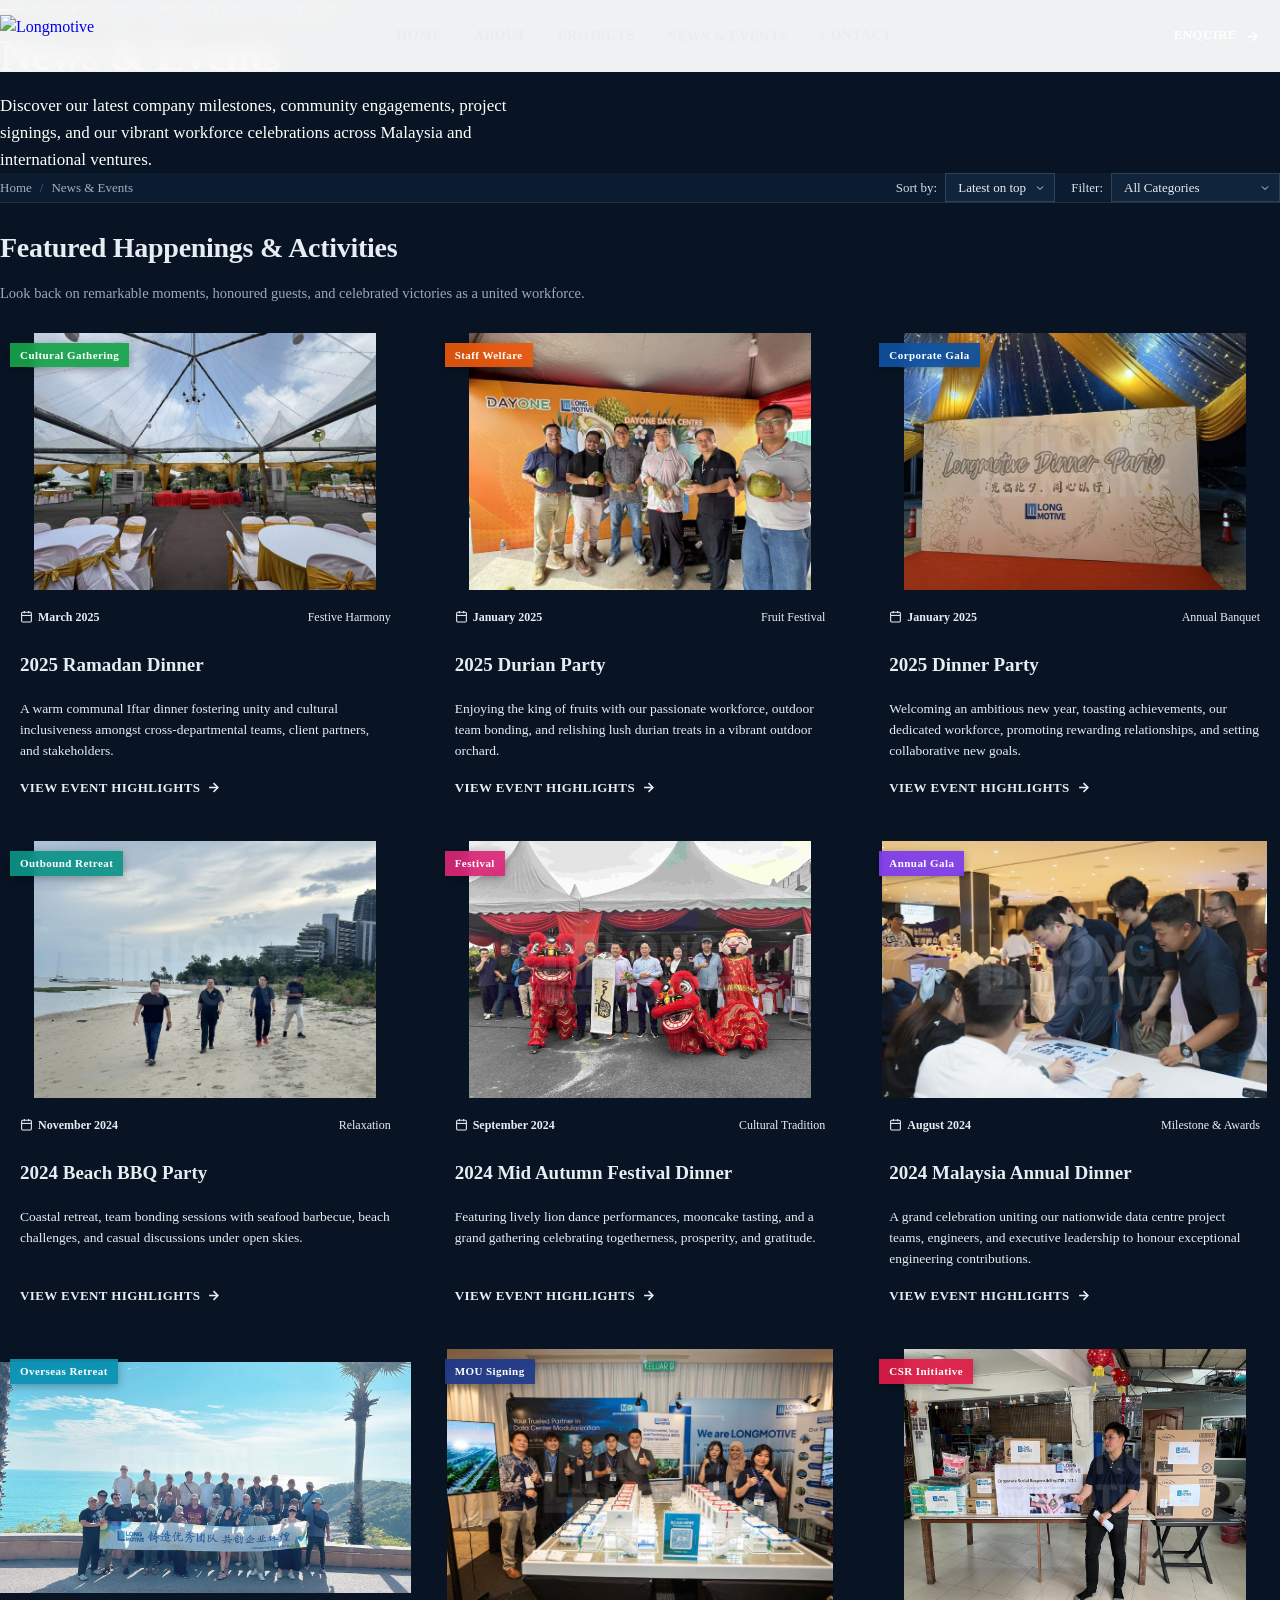
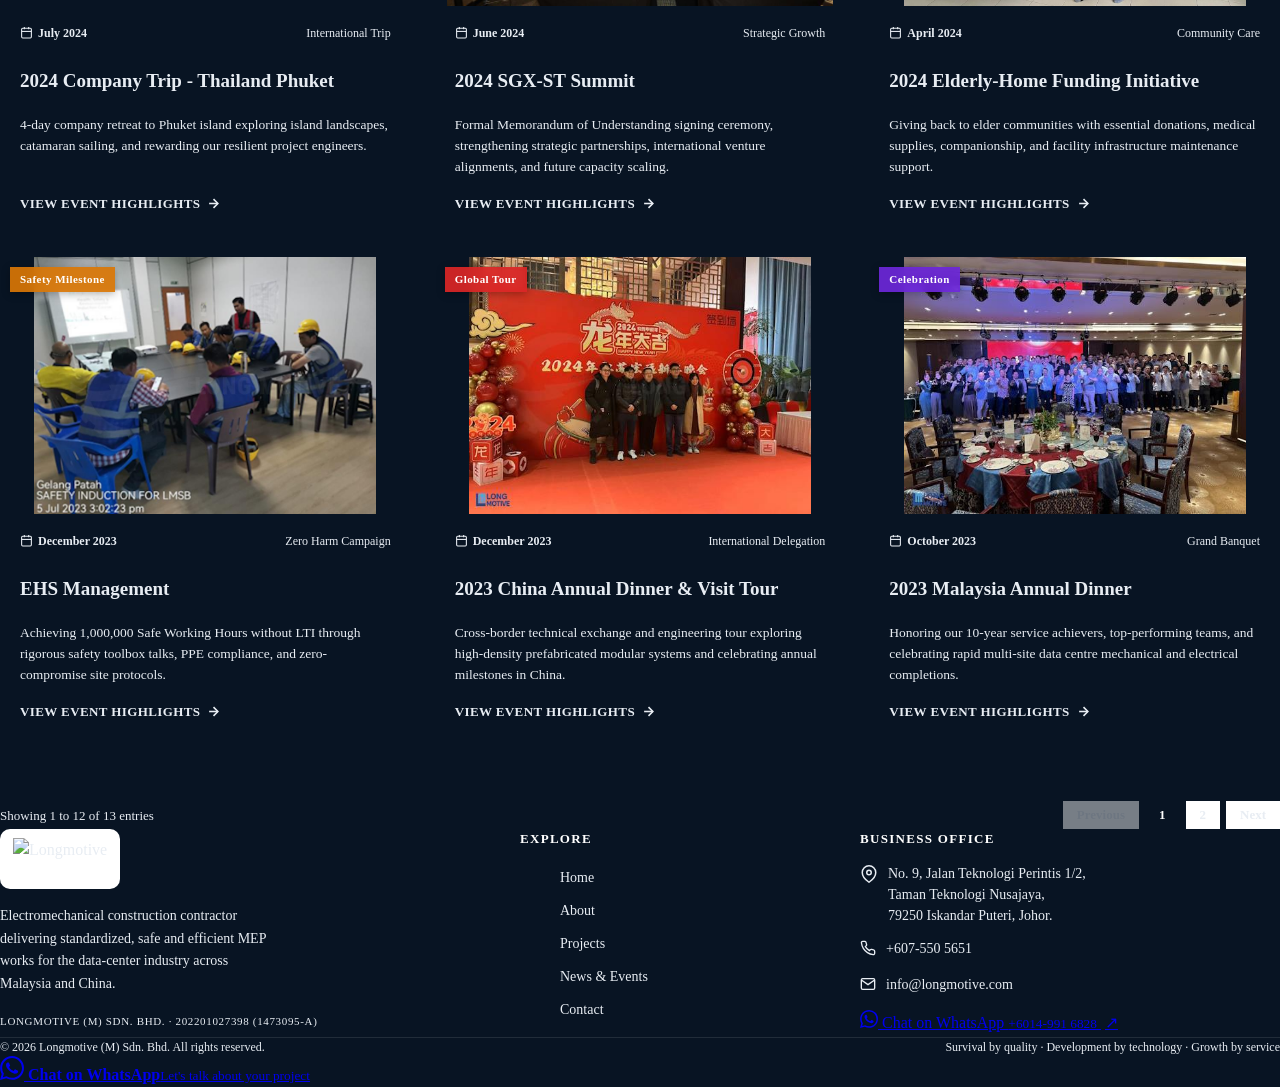
==== news-events.html @ 1ecc88a9 "Show full event images in cards" ====
<!DOCTYPE html>
<html lang="en">
<head>
  <meta charset="utf-8">
  <meta name="viewport" content="width=device-width, initial-scale=1.0">
  <title>News &amp; Events | Longmotive M&amp;E Engineering</title>
  <meta name="description" content="Discover our latest company milestones, community engagements, project signings, and our vibrant workforce celebrations across Malaysia and international ventures.">
  <link rel="canonical" href="https://www.longmotive-m.com/news-events">
  <meta property="og:type" content="website">
  <meta property="og:site_name" content="Longmotive">
  <meta property="og:locale" content="en_MY">
  <meta property="og:url" content="https://www.longmotive-m.com/news-events">
  <meta property="og:title" content="News &amp; Events | Longmotive M&amp;E Engineering">
  <meta property="og:description" content="Longmotive company milestones, community programmes, project events and team celebrations across Malaysia and international ventures.">
  <meta property="og:image" content="https://www.longmotive-m.com/assets/events/event-1.jpg">
  <meta name="twitter:card" content="summary_large_image">
  <meta name="twitter:title" content="News &amp; Events | Longmotive M&amp;E Engineering">
  <meta name="twitter:description" content="Longmotive company milestones, community programmes, project events and team celebrations across Malaysia and international ventures.">
  <meta name="twitter:image" content="https://www.longmotive-m.com/assets/events/event-1.jpg">
  <link rel="icon" href="/assets/favicon-standard-v1.png" sizes="32x32">
  <link rel="apple-touch-icon" href="/assets/apple-touch-standard-v1.png">
  <link rel="stylesheet" href="_ds/longmotive-design-system-8d1e5cc8-409c-43e1-9315-92313b8f450f/styles.css">
  <link rel="stylesheet" href="news-events.css?v=20260917-1">
  <link rel="stylesheet" href="whatsapp.css">
  <script defer src="mobile-section-scroll.js?v=20260915-2"></script>
</head>
<body>

  <!-- Aligned Fixed Header (Identical to index.html) -->
  <header class="ne-header">
    <div class="ne-header-inner">
      <a href="/" class="ne-brand-link" aria-label="Longmotive Home">
        <img src="assets/longmotive-standard-v1.svg" alt="Longmotive" class="ne-brand-logo">
      </a>
      
      <nav aria-label="Main Navigation">
        <ul class="ne-nav">
          <li class="ne-nav-item"><a href="/" class="ne-nav-link">Home</a></li>
          <li class="ne-nav-item"><a href="/about" class="ne-nav-link">About</a></li>
          <li class="ne-nav-item"><a href="/projects" class="ne-nav-link">Projects</a></li>
          <li class="ne-nav-item"><a href="/news-events?v=20260917-1" class="ne-nav-link active">News &amp; Events</a></li>
          <li class="ne-nav-item"><a href="/contact" class="ne-nav-link">Contact</a></li>
        </ul>
      </nav>

      <div class="ne-header-actions">
        <a href="/contact" class="ne-enquire-btn">
          Enquire
          <svg width="15" height="15" viewBox="0 0 24 24" fill="none" stroke="currentColor" stroke-width="2.5"><line x1="5" y1="12" x2="19" y2="12"></line><polyline points="12 5 19 12 12 19"></polyline></svg>
        </a>
        <button class="ne-menubtn" id="neMobileToggle" aria-label="Menu" aria-expanded="false">
          <svg width="20" height="14" viewBox="0 0 20 14" fill="none" stroke="currentColor" stroke-width="2" stroke-linecap="round"><line x1="1" y1="1" x2="19" y2="1"></line><line x1="1" y1="7" x2="19" y2="7"></line><line x1="1" y1="13" x2="19" y2="13"></line></svg>
        </button>
      </div>
    </div>

    <!-- Mobile Drawer -->
    <div class="ne-mobile-menu" id="neMobileMenu">
      <a href="/" class="ne-mobile-nav-link">Home</a>
      <a href="/about" class="ne-mobile-nav-link">About</a>
      <a href="/projects" class="ne-mobile-nav-link">Projects</a>
      <a href="/news-events?v=20260917-1" class="ne-mobile-nav-link active">News &amp; Events</a>
      <a href="/contact" class="ne-mobile-nav-link">Contact</a>
    </div>
  </header>

  <!-- Hero Section (Aligned with index.html deep gradient banner) -->
  <section class="ne-hero-banner">
    <div class="ne-hero-container">
      <span class="ne-eyebrow">
        <span class="ne-eyebrow-line"></span>
        Corporate Connection &amp; Culture
      </span>
      <h1 class="ne-hero-title">News &amp; Events</h1>
      <p class="ne-hero-desc">
        Discover our latest company milestones, community engagements, project signings, and our vibrant workforce celebrations across Malaysia and international ventures.
      </p>
    </div>
  </section>

  <!-- Breadcrumb & Filters Bar -->
  <div class="ne-subbar">
    <div class="ne-subbar-inner">
      <div class="ne-breadcrumb">
        <a href="/">Home</a>
        <span class="ne-breadcrumb-sep">/</span>
        <span>News &amp; Events</span>
      </div>

      <div class="ne-controls">
        <div class="ne-control-group">
          <label for="sortFilter">Sort by:</label>
          <select id="sortFilter" class="ne-select">
            <option value="latest">Latest on top</option>
            <option value="oldest">Oldest first</option>
          </select>
        </div>

        <div class="ne-control-group">
          <label for="categoryFilter">Filter:</label>
          <select id="categoryFilter" class="ne-select">
            <option value="all">All Categories</option>
            <option value="Annual Banquet">Annual Banquet</option>
            <option value="Festive Harmony">Festive Harmony</option>
            <option value="Fruit Festival">Fruit Festival</option>
            <option value="Relaxation">Relaxation</option>
            <option value="Cultural Tradition">Cultural Tradition</option>
            <option value="Milestone & Awards">Milestone &amp; Awards</option>
            <option value="International Trip">International Trip</option>
            <option value="Strategic Growth">Strategic Growth</option>
            <option value="Community Care">Community Care</option>
            <option value="Zero Harm Campaign">Zero Harm Campaign</option>
            <option value="International Delegation">International Delegation</option>
            <option value="Grand Banquet">Grand Banquet</option>
            <option value="Nature Adventure">Nature Adventure</option>
          </select>
        </div>
      </div>
    </div>
  </div>

  <!-- Featured Activities Content Section -->
  <main class="ne-content-section">
    <header class="ne-section-header">
      <h2 class="ne-section-title">Featured Happenings &amp; Activities</h2>
      <p class="ne-section-subtitle">
        Look back on remarkable moments, honoured guests, and celebrated victories as a united workforce.
      </p>
    </header>

    <!-- Cards Container -->
    <div class="ne-cards-grid" id="eventsGrid">
      <!-- Populated via JavaScript -->
    </div>

    <!-- Pagination Section -->
    <div class="ne-pagination-bar">
      <div class="ne-pagination-info" id="paginationInfo">
        Showing 1 to 13 of 13 entries
      </div>
      <div class="ne-pagination-controls" id="paginationControls">
        <!-- Buttons rendered via JS -->
      </div>
    </div>
  </main>

  <!-- Event Details Modal Dialog -->
  <div class="ne-modal-overlay" id="eventModal" role="dialog" aria-modal="true" aria-hidden="true">
    <div class="ne-modal-container">
      <button class="ne-modal-close" id="modalCloseBtn" aria-label="Close dialog">
        <svg width="20" height="20" viewBox="0 0 24 24" fill="none" stroke="currentColor" stroke-width="2.5"><line x1="18" y1="6" x2="6" y2="18"></line><line x1="6" y1="6" x2="18" y2="18"></line></svg>
      </button>
      <div class="ne-modal-carousel" id="modalCarousel">
        <img id="modalImg" class="ne-modal-header-img" src="" alt="Event Highlight">
        <button class="ne-carousel-btn ne-carousel-prev" id="modalPrevBtn" type="button" aria-label="Previous image">‹</button>
        <button class="ne-carousel-btn ne-carousel-next" id="modalNextBtn" type="button" aria-label="Next image">›</button>
        <span class="ne-carousel-count" id="modalImageCount" aria-live="polite">1 / 1</span>
      </div>
      <div class="ne-modal-body">
        <div class="ne-modal-meta">
          <span id="modalBadge" class="ne-card-badge">Badge</span>
          <span id="modalDate" class="ne-card-date">Date</span>
          <span class="ne-card-category" id="modalCategory">Category</span>
        </div>
        <h3 id="modalTitle" class="ne-modal-title">Event Title</h3>
        <p id="modalDesc" class="ne-modal-desc">Event details description.</p>
      </div>
    </div>
  </div>

  <!-- Aligned Footer (Identical to index.html footer) -->
  <footer class="ne-foot-wrapper">
    <div class="ne-foot">
      <div>
        <div style="display:inline-flex;align-items:center;gap:6.5px;padding:9px 13px;border-radius:10px;background:#fff">
          <img src="assets/longmotive-standard-v1.svg" alt="Longmotive" style="height:42px;width:auto;display:block;flex-shrink:0">
        </div>
        <p style="margin-top:16px;font-size:14px;line-height:1.6;max-width:40ch;color:var(--lm-blue-200)">
          Electromechanical construction contractor delivering standardized, safe and efficient MEP works for the data-center industry across Malaysia and China.
        </p>
        <div style="font-family:var(--font-mono);font-size:11px;letter-spacing:.06em;color:var(--lm-blue-300);margin-top:18px">
          LONGMOTIVE (M) SDN. BHD. · 202201027398 (1473095-A)
        </div>
      </div>

      <div>
        <h4>Explore</h4>
        <ul class="ne-foot-links">
          <li><a href="/">Home</a></li>
          <li><a href="/about">About</a></li>
          <li><a href="/projects">Projects</a></li>
          <li><a href="/news-events?v=20260917-1">News &amp; Events</a></li>
          <li><a href="/contact">Contact</a></li>
        </ul>
      </div>

      <div>
        <h4>Business Office</h4>
        <div class="ne-foot-address-row">
          <span class="ne-foot-icon">
            <svg width="18" height="18" viewBox="0 0 24 24" fill="none" stroke="currentColor" stroke-width="2"><path d="M21 10c0 7-9 13-9 13s-9-6-9-13a9 9 0 0 1 18 0z"></path><circle cx="12" cy="10" r="3"></circle></svg>
          </span>
          <span>
            <a href="https://www.google.com/maps/search/?api=1&amp;query=No.%209%2C%20Jalan%20Teknologi%20Perintis%201%2F2%2C%20Taman%20Teknologi%20Nusajaya%2C%2079250%20Iskandar%20Puteri%2C%20Johor." target="_blank" rel="noopener noreferrer">
              No. 9, Jalan Teknologi Perintis 1/2,<br>Taman Teknologi Nusajaya,<br>79250 Iskandar Puteri, Johor.
            </a>
          </span>
        </div>
        <div class="ne-foot-address-row">
          <span class="ne-foot-icon">
            <svg width="16" height="16" viewBox="0 0 24 24" fill="none" stroke="currentColor" stroke-width="2"><path d="M22 16.92v3a2 2 0 0 1-2.18 2 19.79 19.79 0 0 1-8.63-3.07 19.5 19.5 0 0 1-6-6 19.79 19.79 0 0 1-3.07-8.67A2 2 0 0 1 4.11 2h3a2 2 0 0 1 2 1.72 12.84 12.84 0 0 0 .7 2.81 2 2 0 0 1-.45 2.11L8.09 9.91a16 16 0 0 0 6 6l1.27-1.27a2 2 0 0 1 2.11-.45 12.84 12.84 0 0 0 2.81.7A2 2 0 0 1 22 16.92z"></path></svg>
          </span>
          <span><a href="tel:+6075505651">+607-550 5651</a></span>
        </div>
        <div class="ne-foot-address-row">
          <span class="ne-foot-icon">
            <svg width="16" height="16" viewBox="0 0 24 24" fill="none" stroke="currentColor" stroke-width="2"><path d="M4 4h16c1.1 0 2 .9 2 2v12c0 1.1-.9 2-2 2H4c-1.1 0-2-.9-2-2V6c0-1.1.9-2 2-2z"></path><polyline points="22,6 12,13 2,6"></polyline></svg>
          </span>
          <span><a href="mailto:info@longmotive.com">info@longmotive.com</a></span>
        </div>
        <div>
          <a class="lm-contact-whatsapp" href="https://wa.me/60149916828?text=Hi%20Longmotive%2C%20I%27d%20like%20to%20enquire%20about%20a%20project." target="_blank" rel="noopener noreferrer">
            <svg width="18" height="18" viewBox="0 0 24 24" fill="currentColor"><path d="M20.52 3.48A11.87 11.87 0 0 0 12.05 0C5.47 0 .12 5.35.12 11.93c0 2.1.55 4.15 1.59 5.96L0 24l6.27-1.64a11.9 11.9 0 0 0 5.77 1.47h.01c6.58 0 11.93-5.35 11.93-11.93 0-3.18-1.24-6.18-3.46-8.42ZM12.05 21.8a9.88 9.88 0 0 1-5.04-1.38l-.36-.21-3.72.98.99-3.63-.23-.38a9.86 9.86 0 0 1-1.51-5.25c0-5.47 4.45-9.92 9.92-9.92 2.65 0 5.14 1.03 7.01 2.91a9.85 9.85 0 0 1 2.9 7.01c0 5.47-4.45 9.87-9.96 9.87Zm5.44-7.42c-.3-.15-1.76-.87-2.04-.97-.27-.1-.47-.15-.67.15-.2.3-.77.97-.94 1.17-.17.2-.35.22-.64.07-.3-.15-1.26-.46-2.39-1.48-.88-.78-1.47-1.75-1.64-2.05-.17-.3-.02-.46.13-.61.13-.13.3-.35.45-.52.15-.18.2-.3.3-.5.1-.2.05-.37-.03-.52-.07-.15-.67-1.62-.92-2.22-.24-.58-.49-.5-.67-.51h-.57c-.2 0-.52.07-.8.37-.27.3-1.04 1.02-1.04 2.49s1.07 2.89 1.22 3.09c.15.2 2.1 3.2 5.09 4.49.71.31 1.27.49 1.71.62.72.23 1.37.2 1.89.12.57-.09 1.76-.72 2.01-1.42.25-.7.25-1.3.18-1.42-.08-.13-.28-.2-.58-.35Z"/></svg>
            <span>Chat on WhatsApp <small>+6014-991 6828</small></span>
            <span aria-hidden="true" style="margin-left:4px">↗</span>
          </a>
        </div>
      </div>
    </div>

    <div class="ne-foot-bottom-bar">
      <span>&copy; 2026 Longmotive (M) Sdn. Bhd. All rights reserved.</span>
      <span>Survival by quality · Development by technology · Growth by service</span>
    </div>
  </footer>

  <!-- WhatsApp Floating Widget (Identical to index.html) -->
  <a class="lm-whatsapp" href="https://wa.me/60149916828?text=Hi%20Longmotive%2C%20I%27d%20like%20to%20enquire%20about%20a%20project." target="_blank" rel="noopener noreferrer" aria-label="Chat on WhatsApp">
    <span class="lm-whatsapp__icon" aria-hidden="true">
      <svg width="24" height="24" viewBox="0 0 24 24" fill="currentColor"><path d="M20.52 3.48A11.87 11.87 0 0 0 12.05 0C5.47 0 .12 5.35.12 11.93c0 2.1.55 4.15 1.59 5.96L0 24l6.27-1.64a11.9 11.9 0 0 0 5.77 1.47h.01c6.58 0 11.93-5.35 11.93-11.93 0-3.18-1.24-6.18-3.46-8.42ZM12.05 21.8a9.88 9.88 0 0 1-5.04-1.38l-.36-.21-3.72.98.99-3.63-.23-.38a9.86 9.86 0 0 1-1.51-5.25c0-5.47 4.45-9.92 9.92-9.92 2.65 0 5.14 1.03 7.01 2.91a9.85 9.85 0 0 1 2.9 7.01c0 5.47-4.45 9.87-9.96 9.87Zm5.44-7.42c-.3-.15-1.76-.87-2.04-.97-.27-.1-.47-.15-.67.15-.2.3-.77.97-.94 1.17-.17.2-.35.22-.64.07-.3-.15-1.26-.46-2.39-1.48-.88-.78-1.47-1.75-1.64-2.05-.17-.3-.02-.46.13-.61.13-.13.3-.35.45-.52.15-.18.2-.3.3-.5.1-.2.05-.37-.03-.52-.07-.15-.67-1.62-.92-2.22-.24-.58-.49-.5-.67-.51h-.57c-.2 0-.52.07-.8.37-.27.3-1.04 1.02-1.04 2.49s1.07 2.89 1.22 3.09c.15.2 2.1 3.2 5.09 4.49.71.31 1.27.49 1.71.62.72.23 1.37.2 1.89.12.57-.09 1.76-.72 2.01-1.42.25-.7.25-1.3.18-1.42-.08-.13-.28-.2-.58-.35Z"/></svg>
    </span>
    <span class="lm-whatsapp__copy"><strong>Chat on WhatsApp</strong><small>Let's talk about your project</small></span>
  </a>

  <!-- JavaScript for Card Rendering, Filters & Modal -->
  <script>
    const EVENTS_DATA = [
      {
        id: 1,
        title: "2025 Dinner Party",
        badge: "Corporate Gala",
        badgeClass: "ne-badge-blue",
        date: "January 2025",
        isoDate: "2025-01-15",
        category: "Annual Banquet",
        description: "Welcoming an ambitious new year, toasting achievements, our dedicated workforce, promoting rewarding relationships, and setting collaborative new goals.",
        image: "assets/events/event-1.jpg?v=gallery-1"
      },
      {
        id: 2,
        title: "2025 Ramadan Dinner",
        badge: "Cultural Gathering",
        badgeClass: "ne-badge-green",
        date: "March 2025",
        isoDate: "2025-03-20",
        category: "Festive Harmony",
        description: "A warm communal Iftar dinner fostering unity and cultural inclusiveness amongst cross-departmental teams, client partners, and stakeholders.",
        image: "assets/events/event-2.jpg?v=gallery-1"
      },
      {
        id: 3,
        title: "2025 Durian Party",
        badge: "Staff Welfare",
        badgeClass: "ne-badge-orange",
        date: "January 2025",
        isoDate: "2025-01-22",
        category: "Fruit Festival",
        description: "Enjoying the king of fruits with our passionate workforce, outdoor team bonding, and relishing lush durian treats in a vibrant outdoor orchard.",
        image: "assets/events/event-3.jpg?v=gallery-1"
      },
      {
        id: 4,
        title: "2024 Beach BBQ Party",
        badge: "Outbound Retreat",
        badgeClass: "ne-badge-teal",
        date: "November 2024",
        isoDate: "2024-11-18",
        category: "Relaxation",
        description: "Coastal retreat, team bonding sessions with seafood barbecue, beach challenges, and casual discussions under open skies.",
        image: "assets/events/event-4.jpg?v=gallery-1"
      },
      {
        id: 5,
        title: "2024 Mid Autumn Festival Dinner",
        badge: "Festival",
        badgeClass: "ne-badge-pink",
        date: "September 2024",
        isoDate: "2024-09-17",
        category: "Cultural Tradition",
        description: "Featuring lively lion dance performances, mooncake tasting, and a grand gathering celebrating togetherness, prosperity, and gratitude.",
        image: "assets/events/event-5.jpg?v=gallery-1"
      },
      {
        id: 6,
        title: "2024 Malaysia Annual Dinner",
        badge: "Annual Gala",
        badgeClass: "ne-badge-purple",
        date: "August 2024",
        isoDate: "2024-08-25",
        category: "Milestone & Awards",
        description: "A grand celebration uniting our nationwide data centre project teams, engineers, and executive leadership to honour exceptional engineering contributions.",
        image: "assets/events/event-6.jpg?v=gallery-1"
      },
      {
        id: 7,
        title: "2024 Company Trip - Thailand Phuket",
        badge: "Overseas Retreat",
        badgeClass: "ne-badge-cyan",
        date: "July 2024",
        isoDate: "2024-07-12",
        category: "International Trip",
        description: "4-day company retreat to Phuket island exploring island landscapes, catamaran sailing, and rewarding our resilient project engineers.",
        image: "assets/events/event-7.jpg?v=gallery-1"
      },
      {
        id: 8,
        title: "2024 SGX-ST Summit",
        badge: "MOU Signing",
        badgeClass: "ne-badge-navy",
        date: "June 2024",
        isoDate: "2024-06-28",
        category: "Strategic Growth",
        description: "Formal Memorandum of Understanding signing ceremony, strengthening strategic partnerships, international venture alignments, and future capacity scaling.",
        image: "assets/events/event-8.jpg?v=gallery-1"
      },
      {
        id: 9,
        title: "2024 Elderly-Home Funding Initiative",
        badge: "CSR Initiative",
        badgeClass: "ne-badge-crimson",
        date: "April 2024",
        isoDate: "2024-04-14",
        category: "Community Care",
        description: "Giving back to elder communities with essential donations, medical supplies, companionship, and facility infrastructure maintenance support.",
        image: "assets/events/event-9.jpg?v=gallery-1"
      },
      {
        id: 10,
        title: "EHS Management",
        badge: "Safety Milestone",
        badgeClass: "ne-badge-amber",
        date: "December 2023",
        isoDate: "2023-12-20",
        category: "Zero Harm Campaign",
        description: "Achieving 1,000,000 Safe Working Hours without LTI through rigorous safety toolbox talks, PPE compliance, and zero-compromise site protocols.",
        image: "assets/events/event-10.jpg?v=gallery-1"
      },
      {
        id: 11,
        title: "2023 China Annual Dinner & Visit Tour",
        badge: "Global Tour",
        badgeClass: "ne-badge-red",
        date: "December 2023",
        isoDate: "2023-12-08",
        category: "International Delegation",
        description: "Cross-border technical exchange and engineering tour exploring high-density prefabricated modular systems and celebrating annual milestones in China.",
        image: "assets/events/event-11.jpg?v=gallery-1"
      },
      {
        id: 12,
        title: "2023 Malaysia Annual Dinner",
        badge: "Celebration",
        badgeClass: "ne-badge-violet",
        date: "October 2023",
        isoDate: "2023-10-21",
        category: "Grand Banquet",
        description: "Honoring our 10-year service achievers, top-performing teams, and celebrating rapid multi-site data centre mechanical and electrical completions.",
        image: "assets/events/event-12.jpg?v=gallery-1"
      },
      {
        id: 13,
        title: "2023 Company Trip - Sabah",
        badge: "Eco Adventure",
        badgeClass: "ne-badge-emerald",
        date: "June 2023",
        isoDate: "2023-06-15",
        category: "Nature Adventure",
        description: "Experiencing Sabah's breathtaking rain forests, Kinabalu mountain vistas, and coastal marine excursions for an unforgettable team wilderness retreat.",
        image: "assets/events/event-13.jpg?v=gallery-1"
      }
    ];

    let currentPage = 1;
    const pageSize = 12;
    let currentCategory = 'all';
    let currentSort = 'latest';

    const eventsGrid = document.getElementById('eventsGrid');
    const categoryFilter = document.getElementById('categoryFilter');
    const sortFilter = document.getElementById('sortFilter');
    const paginationInfo = document.getElementById('paginationInfo');
    const paginationControls = document.getElementById('paginationControls');

    const eventModal = document.getElementById('eventModal');
    const modalCloseBtn = document.getElementById('modalCloseBtn');
    const modalCarousel = document.getElementById('modalCarousel');
    const modalImg = document.getElementById('modalImg');
    const modalPrevBtn = document.getElementById('modalPrevBtn');
    const modalNextBtn = document.getElementById('modalNextBtn');
    const modalImageCount = document.getElementById('modalImageCount');
    const modalBadge = document.getElementById('modalBadge');
    const modalDate = document.getElementById('modalDate');
    const modalCategory = document.getElementById('modalCategory');
    const modalTitle = document.getElementById('modalTitle');
    const modalDesc = document.getElementById('modalDesc');
    const EVENT_ALBUMS = {
      1: '2025-dinner-party',
      2: '2025-ramadan-dinner',
      3: '2025-durian-party',
      4: '2024-beach-bbq-party',
      5: '2024-mid-autumn-festival-dinner',
      6: '2024-malaysia-annual-dinner',
      7: '2024-company-trip-thailand-phuket',
      8: '2024-gdsi-summit',
      9: '2024-elderly-home-funding-initiative',
      10: 'ehs-management',
      11: '2023-china-annual-dinner-and-project-visit-tour',
      12: '2023-malaysia-annual-dinner',
      13: '2023-company-trip-sabah-'
    };
    let galleryByAlbum = {};
    let modalGallery = [];
    let modalGalleryIndex = 0;
    let carouselTouchX = null;

    fetch('assets/events/gallery/sources.json?v=gallery-1')
      .then(response => response.ok ? response.json() : Promise.reject(new Error('Gallery index unavailable')))
      .then(items => {
        items.forEach(entry => {
          const file = entry.file.replace(/\\/g, '/');
          const album = file.split('/')[0];
          (galleryByAlbum[album] ||= []).push(`assets/events/gallery/${file}`);
        });
      })
      .catch(() => { galleryByAlbum = {}; });

    // Mobile nav toggle
    const mobileToggle = document.getElementById('neMobileToggle');
    const mobileMenu = document.getElementById('neMobileMenu');
    if (mobileToggle) {
      mobileToggle.addEventListener('click', () => {
        const isOpen = mobileMenu.classList.toggle('open');
        mobileToggle.setAttribute('aria-expanded', isOpen);
      });
    }

    function getFilteredEvents() {
      let list = [...EVENTS_DATA];
      if (currentCategory !== 'all') {
        list = list.filter(item => item.category === currentCategory);
      }
      list.sort((a, b) => {
        if (currentSort === 'latest') {
          return new Date(b.isoDate) - new Date(a.isoDate);
        } else {
          return new Date(a.isoDate) - new Date(b.isoDate);
        }
      });
      return list;
    }

    function renderCards() {
      const filtered = getFilteredEvents();
      const total = filtered.length;
      const totalPages = Math.max(1, Math.ceil(total / pageSize));

      if (currentPage > totalPages) {
        currentPage = 1;
      }

      const startIndex = (currentPage - 1) * pageSize;
      const endIndex = Math.min(startIndex + pageSize, total);
      const visibleItems = filtered.slice(startIndex, endIndex);

      if (visibleItems.length === 0) {
        eventsGrid.innerHTML = `
          <div class="ne-empty-state">
            <h3 style="font-family:var(--font-display);font-size:1.2rem;color:var(--text-strong);margin-bottom:8px">No events found</h3>
            <p style="color:var(--text-muted);font-size:0.9rem">No happenings match the selected category. Try selecting "All Categories".</p>
          </div>
        `;
      } else {
        const cardMarkup = item => `
          <article class="ne-card" data-id="${item.id}">
            <div class="ne-card-media">
              <img class="ne-card-img" src="${item.image}" alt="${item.title}" loading="lazy">
              <span class="ne-card-badge ${item.badgeClass}">${item.badge}</span>
            </div>
            <div class="ne-card-body">
              <div class="ne-card-meta">
                <span class="ne-card-date">
                  <svg width="13" height="13" viewBox="0 0 24 24" fill="none" stroke="currentColor" stroke-width="2"><rect x="3" y="4" width="18" height="18" rx="2" ry="2"></rect><line x1="16" y1="2" x2="16" y2="6"></line><line x1="8" y1="2" x2="8" y2="6"></line><line x1="3" y1="10" x2="21" y2="10"></line></svg>
                  ${item.date}
                </span>
                <span class="ne-card-category">${item.category}</span>
              </div>
              <h3 class="ne-card-title">${item.title}</h3>
              <p class="ne-card-desc">${item.description}</p>
              <div class="ne-card-action">
                <span>View Event Highlights</span>
                <svg width="15" height="15" viewBox="0 0 24 24" fill="none" stroke="currentColor" stroke-width="2.5"><line x1="5" y1="12" x2="19" y2="12"></line><polyline points="12 5 19 12 12 19"></polyline></svg>
              </div>
            </div>
          </article>
        `;

        eventsGrid.innerHTML = visibleItems.reduce((groups, item, index) => {
          if (index % 2 === 0) groups.push([]);
          groups[groups.length - 1].push(cardMarkup(item));
          return groups;
        }, []).map(group => `<section class="ne-card-pair">${group.join('')}</section>`).join('');

        document.querySelectorAll('.ne-card').forEach(cardEl => {
          cardEl.addEventListener('click', () => {
            const id = parseInt(cardEl.getAttribute('data-id'), 10);
            const ev = EVENTS_DATA.find(e => e.id === id);
            if (ev) openModal(ev);
          });
        });
      }

      if (total > 0) {
        paginationInfo.textContent = `Showing ${startIndex + 1} to ${endIndex} of ${total} entries`;
      } else {
        paginationInfo.textContent = `Showing 0 entries`;
      }

      renderPagination(totalPages);
    }

    function renderPagination(totalPages) {
      let buttonsHtml = `
        <button class="ne-page-btn" id="prevPageBtn" ${currentPage === 1 ? 'disabled' : ''}>Previous</button>
      `;

      for (let p = 1; p <= totalPages; p++) {
        buttonsHtml += `
          <button class="ne-page-btn ${p === currentPage ? 'active' : ''}" data-page="${p}">${p}</button>
        `;
      }

      buttonsHtml += `
        <button class="ne-page-btn" id="nextPageBtn" ${currentPage === totalPages ? 'disabled' : ''}>Next</button>
      `;

      paginationControls.innerHTML = buttonsHtml;

      document.getElementById('prevPageBtn').addEventListener('click', () => {
        if (currentPage > 1) {
          currentPage--;
          renderCards();
          window.scrollTo({ top: document.querySelector('.ne-content-section').offsetTop - 80, behavior: 'smooth' });
        }
      });

      document.getElementById('nextPageBtn').addEventListener('click', () => {
        if (currentPage < totalPages) {
          currentPage++;
          renderCards();
          window.scrollTo({ top: document.querySelector('.ne-content-section').offsetTop - 80, behavior: 'smooth' });
        }
      });

      document.querySelectorAll('.ne-page-btn[data-page]').forEach(btn => {
        btn.addEventListener('click', () => {
          const page = parseInt(btn.getAttribute('data-page'), 10);
          if (page !== currentPage) {
            currentPage = page;
            renderCards();
            window.scrollTo({ top: document.querySelector('.ne-content-section').offsetTop - 80, behavior: 'smooth' });
          }
        });
      });
    }

    function showModalImage() {
      const total = modalGallery.length || 1;
      modalImg.src = modalGallery[modalGalleryIndex];
      modalImg.alt = `${modalTitle.textContent || 'Event'} — image ${modalGalleryIndex + 1} of ${total}`;
      modalImageCount.textContent = `${modalGalleryIndex + 1} / ${total}`;
      const hasMultiple = total > 1;
      modalPrevBtn.hidden = !hasMultiple;
      modalNextBtn.hidden = !hasMultiple;
      modalImageCount.hidden = !hasMultiple;
    }

    function moveModalImage(direction) {
      if (modalGallery.length < 2) return;
      modalGalleryIndex = (modalGalleryIndex + direction + modalGallery.length) % modalGallery.length;
      showModalImage();
    }

    function openModal(item) {
      modalBadge.className = `ne-card-badge ${item.badgeClass}`;
      modalBadge.textContent = item.badge;
      modalDate.innerHTML = `
        <svg width="14" height="14" viewBox="0 0 24 24" fill="none" stroke="currentColor" stroke-width="2"><rect x="3" y="4" width="18" height="18" rx="2" ry="2"></rect><line x1="16" y1="2" x2="16" y2="6"></line><line x1="8" y1="2" x2="8" y2="6"></line><line x1="3" y1="10" x2="21" y2="10"></line></svg>
        ${item.date}
      `;
      modalCategory.textContent = item.category;
      modalTitle.textContent = item.title;
      modalDesc.textContent = item.description;
      modalGallery = galleryByAlbum[EVENT_ALBUMS[item.id]] || [item.image];
      modalGalleryIndex = 0;
      showModalImage();

      eventModal.classList.add('active');
      eventModal.setAttribute('aria-hidden', 'false');
      document.body.style.overflow = 'hidden';
    }

    function closeModal() {
      eventModal.classList.remove('active');
      eventModal.setAttribute('aria-hidden', 'true');
      document.body.style.overflow = '';
    }

    modalCloseBtn.addEventListener('click', closeModal);
    modalPrevBtn.addEventListener('click', () => moveModalImage(-1));
    modalNextBtn.addEventListener('click', () => moveModalImage(1));
    modalCarousel.addEventListener('touchstart', event => {
      carouselTouchX = event.touches.length === 1 ? event.touches[0].clientX : null;
    }, { passive: true });
    modalCarousel.addEventListener('touchend', event => {
      if (carouselTouchX === null || !event.changedTouches.length) return;
      const distance = event.changedTouches[0].clientX - carouselTouchX;
      carouselTouchX = null;
      if (Math.abs(distance) > 45) moveModalImage(distance < 0 ? 1 : -1);
    }, { passive: true });
    eventModal.addEventListener('click', (e) => {
      if (e.target === eventModal) closeModal();
    });
    document.addEventListener('keydown', (e) => {
      if (e.key === 'Escape' && eventModal.classList.contains('active')) closeModal();
      if (e.key === 'ArrowLeft' && eventModal.classList.contains('active')) moveModalImage(-1);
      if (e.key === 'ArrowRight' && eventModal.classList.contains('active')) moveModalImage(1);
    });

    categoryFilter.addEventListener('change', (e) => {
      currentCategory = e.target.value;
      currentPage = 1;
      renderCards();
    });

    sortFilter.addEventListener('change', (e) => {
      currentSort = e.target.value;
      renderCards();
    });

    renderCards();

    // Desktop section stepper. Long news lists keep normal reading scroll until
    // their edge; compact page sections advance one wheel gesture at a time.
    (function() {
      let stepCooldown = false;
      window.addEventListener('wheel', (e) => {
        if (typeof matchMedia !== 'undefined' && matchMedia('(max-width:760px)').matches) return;
        if (e.ctrlKey || Math.abs(e.deltaX) > Math.abs(e.deltaY)) return;
        if (Math.abs(e.deltaY) < 12) return;
        if (stepCooldown) return;
        const sections = [...document.querySelectorAll('.ne-hero-banner, .ne-subbar, .ne-content-section, .ne-footer')]
          .filter(node => node.offsetHeight > 0)
          .map(node => ({ node, top: window.scrollY + node.getBoundingClientRect().top, height: node.offsetHeight }))
          .sort((a, b) => a.top - b.top);
        if (!sections.length) return;
        const y = window.scrollY, direction = Math.sign(e.deltaY), epsilon = 2;
        let current = sections[0];
        sections.forEach(section => { if (section.top <= y + epsilon) current = section; });
        if (current.height > window.innerHeight + epsilon) {
          const bottom = current.top + current.height - window.innerHeight;
          if ((direction > 0 && y < bottom - epsilon) || (direction < 0 && y > current.top + epsilon)) return;
        }
        const target = direction > 0
          ? sections.find(section => section.top > y + epsilon)
          : sections.slice().reverse().find(section => section.top < y - epsilon);
        if (!target) return;
        e.preventDefault();
        stepCooldown = true;
        setTimeout(() => { stepCooldown = false; }, 780);
        window.scrollTo({ top: Math.round(target.top), behavior: 'smooth' });
      }, { passive: false });
    })();
  </script>
</body>
</html>
---- news-events.css ----
/* News & Events Page Styles - Longmotive
   Aligned with Longmotive Design System and Site Architecture */
@import url('_ds/longmotive-design-system-8d1e5cc8-409c-43e1-9315-92313b8f450f/styles.css');

:root {
  --ne-nav-height: 72px;
}

html {
  scroll-behavior: smooth;
}

html, body {
  margin: 0;
  padding: 0;
}

* {
  box-sizing: border-box;
}

body {
  font-family: var(--font-sans);
  background-color: #081423;
  color: #e8edf3;
  line-height: 1.5;
  -webkit-font-smoothing: antialiased;
}

/* ==========================================================================
   ALIGNED HEADER (Identical to index.html fixed header)
   ========================================================================== */
.ne-header {
  position: fixed;
  top: 0;
  left: 0;
  right: 0;
  z-index: 50;
  background: rgba(255, 255, 255, 0.94);
  -webkit-backdrop-filter: blur(10px);
  backdrop-filter: blur(10px);
  border-bottom: 1px solid var(--border-subtle);
  height: var(--ne-nav-height);
  display: flex;
  align-items: center;
}

.ne-header-inner {
  max-width: var(--container-max);
  margin: 0 auto;
  padding: 0 var(--gutter);
  width: 100%;
  height: 100%;
  display: flex;
  align-items: center;
  justify-content: space-between;
  gap: 24px;
}

.ne-brand-link {
  display: inline-flex;
  align-items: center;
  gap: 6.5px;
  text-decoration: none;
  cursor: pointer;
}

.ne-brand-logo {
  height: 42px;
  width: auto;
  display: block;
  flex-shrink: 0;
}

.ne-nav {
  display: flex;
  gap: 4px;
  align-items: center;
  list-style: none;
}

.ne-nav-item {
  display: inline-block;
}

.ne-nav-link {
  display: inline-block;
  cursor: pointer;
  padding: 8px 14px;
  font-size: 14px;
  font-weight: 600;
  font-family: var(--font-display);
  text-transform: uppercase;
  letter-spacing: 0.03em;
  text-decoration: none;
  color: var(--text-body);
  border-bottom: 2px solid transparent;
  transition: color 0.15s ease, border-color 0.15s ease;
}

.ne-nav-link:hover {
  color: var(--color-brand);
}

.ne-nav-link.active {
  color: var(--color-brand);
  border-bottom: 2px solid var(--color-accent);
}

.ne-header-actions {
  display: flex;
  align-items: center;
  gap: 12px;
}

.ne-enquire-btn {
  display: inline-flex;
  align-items: center;
  gap: 8px;
  font-family: var(--font-display);
  font-weight: 700;
  letter-spacing: 0.04em;
  text-transform: uppercase;
  border: 2px solid transparent;
  border-radius: var(--radius-sm);
  cursor: pointer;
  background: var(--color-brand);
  color: #ffffff;
  padding: 11px 18px;
  font-size: 0.8rem;
  text-decoration: none;
  transition: background 0.15s ease, transform 0.1s ease;
}

.ne-enquire-btn:hover {
  background: var(--lm-blue-700);
}

.ne-menubtn {
  display: none;
  align-items: center;
  justify-content: center;
  width: 44px;
  height: 44px;
  flex-shrink: 0;
  border: 1px solid var(--border-default);
  border-radius: var(--radius-sm);
  background: transparent;
  color: var(--color-brand);
  cursor: pointer;
}

.ne-mobile-menu {
  display: none;
  background: #ffffff;
  border-top: 1px solid var(--border-subtle);
  padding: 8px var(--gutter) 16px;
  position: absolute;
  top: var(--ne-nav-height);
  left: 0;
  right: 0;
  box-shadow: var(--shadow-md);
}

.ne-mobile-menu.open {
  display: block;
}

.ne-mobile-nav-link {
  display: flex;
  align-items: center;
  min-height: 48px;
  font-size: 16px;
  font-weight: 700;
  font-family: var(--font-display);
  text-transform: uppercase;
  letter-spacing: 0.03em;
  text-decoration: none;
  cursor: pointer;
  border-bottom: 1px solid var(--border-subtle);
  color: var(--text-body);
}

.ne-mobile-nav-link.active {
  color: var(--color-brand);
}

/* ==========================================================================
   ALIGNED HERO BANNER (Matches index.html About/Projects/Contact banners)
   ========================================================================== */
.ne-hero-banner {
  background: var(--lm-gradient-deep);
  padding: calc(var(--ne-nav-height) + clamp(20px, 3vh, 36px)) var(--gutter) clamp(24px, 3.5vh, 44px);
  color: #ffffff;
}

.ne-hero-container {
  max-width: var(--container-max);
  margin: 0 auto;
  display: flex;
  flex-direction: column;
  gap: 12px;
}

.ne-eyebrow {
  display: inline-flex;
  align-items: center;
  gap: 9px;
  font-family: var(--font-display);
  font-weight: 700;
  font-size: 13px;
  letter-spacing: 0.12em;
  text-transform: uppercase;
  color: var(--lm-cyan-400);
}

.ne-eyebrow-line {
  width: 28px;
  height: 2px;
  background: currentColor;
  display: inline-block;
}

.ne-hero-title {
  margin: 0;
  font-family: var(--font-display);
  font-weight: 800;
  font-size: clamp(32px, 5vw, 44px);
  color: #ffffff;
  line-height: 1.1;
  letter-spacing: -0.01em;
}

.ne-hero-desc {
  margin: 0;
  font-size: clamp(15px, 2vw, 17px);
  color: var(--lm-blue-100);
  line-height: 1.6;
  max-width: 64ch;
}

/* ==========================================================================
   BREADCRUMB & CONTROLS SUBBAR
   ========================================================================== */
.ne-subbar {
  background: #0c1c30;
  border-bottom: 1px solid #223047;
  padding: 14px var(--gutter);
}

.ne-subbar-inner {
  max-width: var(--container-max);
  margin: 0 auto;
  display: flex;
  justify-content: space-between;
  align-items: center;
  flex-wrap: wrap;
  gap: 14px;
}

.ne-breadcrumb {
  display: flex;
  align-items: center;
  gap: 8px;
  font-size: 13px;
  color: #a3aebb;
}

.ne-breadcrumb a {
  color: var(--color-brand);
  text-decoration: none;
  font-weight: 500;
}

.ne-breadcrumb a:hover {
  text-decoration: underline;
}

.ne-breadcrumb-sep {
  color: #52657b;
}

.ne-controls {
  display: flex;
  align-items: center;
  gap: 16px;
  flex-wrap: wrap;
}

.ne-control-group {
  display: flex;
  align-items: center;
  gap: 8px;
  font-size: 13px;
  color: #d7e0ea;
  font-weight: 500;
}

.ne-select {
  background-color: #10243b;
  border: 1px solid #334052;
  border-radius: var(--radius-sm);
  padding: 6px 28px 6px 12px;
  font-size: 13px;
  color: #e8edf3;
  font-family: var(--font-sans);
  font-weight: 500;
  cursor: pointer;
  appearance: none;
  background-image: url("data:image/svg+xml,%3Csvg xmlns='http://www.w3.org/2000/svg' width='12' height='12' viewBox='0 0 24 24' fill='none' stroke='%23d7e0ea' stroke-width='2'%3E%3Cpolyline points='6 9 12 15 18 9'%3E%3C/polyline%3E%3C/svg%3E");
  background-repeat: no-repeat;
  background-position: right 8px center;
  transition: border-color 0.15s ease, box-shadow 0.15s ease;
}

.ne-select:focus {
  outline: none;
  border-color: var(--color-brand);
  box-shadow: var(--ring);
}

/* ==========================================================================
   CONTENT SECTION
   ========================================================================== */
.ne-content-section {
  max-width: var(--container-max);
  margin: 0 auto;
  padding: 40px var(--gutter) var(--section-y);
}

/* Match the Contact page's dark navy surface while keeping article cards light
   and readable. */
.ne-section-title {
  color: #e8edf3 !important;
}

.ne-section-subtitle {
  color: #9da8b8 !important;
}

.ne-section-header {
  margin-bottom: 28px;
}

.ne-section-title {
  font-family: var(--font-display);
  font-size: clamp(22px, 3vw, 28px);
  font-weight: 700;
  color: var(--text-strong);
  letter-spacing: -0.01em;
  margin-bottom: 6px;
}

.ne-section-subtitle {
  color: var(--text-muted);
  font-size: 14.5px;
}

/* ==========================================================================
   CARDS GRID (3 Columns aligned with lm-g3)
   ========================================================================== */
.ne-cards-grid {
  display: grid;
  grid-template-columns: repeat(3, 1fr);
  gap: 24px;
}

.ne-card-pair {
  display: contents;
}

.ne-card {
  background: var(--surface-card);
  border: 1px solid var(--border-subtle);
  border-radius: var(--radius-lg);
  overflow: hidden;
  box-shadow: var(--shadow-sm);
  display: flex;
  flex-direction: column;
  transition: transform var(--dur-base) var(--ease-out), box-shadow var(--dur-base) var(--ease-out), border-color var(--dur-fast) ease;
  cursor: pointer;
}

.ne-card:hover {
  transform: translateY(-4px);
  box-shadow: var(--shadow-lg);
  border-color: var(--border-default);
}

.ne-card-media {
  position: relative;
  width: 100%;
  aspect-ratio: 16 / 10;
  overflow: hidden;
  background-color: var(--lm-slate-900);
}

.ne-card-img {
  width: 100%;
  height: 100%;
  object-fit: contain;
  object-position: center;
}

.ne-card:hover .ne-card-img {
  transform: none;
}

/* Category Pill Badges */
.ne-card-badge {
  position: absolute;
  top: 10px;
  left: 10px;
  padding: 4px 10px;
  border-radius: var(--radius-pill);
  font-size: 11px;
  font-family: var(--font-mono);
  font-weight: 600;
  letter-spacing: 0.04em;
  box-shadow: 0 2px 8px rgba(0, 0, 0, 0.3);
  backdrop-filter: blur(4px);
}

.ne-badge-blue { background: rgba(15, 82, 160, 0.92); color: #ffffff; }
.ne-badge-green { background: rgba(22, 163, 74, 0.92); color: #ffffff; }
.ne-badge-orange { background: rgba(234, 88, 12, 0.92); color: #ffffff; }
.ne-badge-teal { background: rgba(13, 148, 136, 0.92); color: #ffffff; }
.ne-badge-pink { background: rgba(219, 39, 119, 0.92); color: #ffffff; }
.ne-badge-purple { background: rgba(124, 58, 237, 0.92); color: #ffffff; }
.ne-badge-cyan { background: rgba(8, 145, 178, 0.92); color: #ffffff; }
.ne-badge-navy { background: rgba(30, 58, 138, 0.92); color: #ffffff; }
.ne-badge-crimson { background: rgba(225, 29, 72, 0.92); color: #ffffff; }
.ne-badge-amber { background: rgba(217, 119, 6, 0.92); color: #ffffff; }
.ne-badge-red { background: rgba(220, 38, 38, 0.92); color: #ffffff; }
.ne-badge-violet { background: rgba(109, 40, 217, 0.92); color: #ffffff; }
.ne-badge-emerald { background: rgba(5, 150, 105, 0.92); color: #ffffff; }

.ne-card-body {
  padding: 18px 20px 20px;
  display: flex;
  flex-direction: column;
  flex-grow: 1;
}

.ne-card-meta {
  display: flex;
  justify-content: space-between;
  align-items: center;
  font-size: 12px;
  color: var(--text-muted);
  margin-bottom: 8px;
  gap: 8px;
}

.ne-card-date {
  display: inline-flex;
  align-items: center;
  gap: 5px;
  color: var(--color-brand);
  font-weight: 600;
  font-family: var(--font-mono);
}

.ne-card-category {
  color: var(--text-muted);
  font-weight: 500;
  font-size: 12px;
}

.ne-card-title {
  font-family: var(--font-display);
  font-size: 19px;
  font-weight: 700;
  color: var(--text-strong);
  line-height: 1.3;
  margin-bottom: 8px;
  transition: color 0.15s ease;
}

.ne-card:hover .ne-card-title {
  color: var(--color-brand);
}

.ne-card-desc {
  font-size: 13.5px;
  color: var(--text-body);
  line-height: 1.55;
  margin-bottom: 16px;
  display: -webkit-box;
  -webkit-line-clamp: 3;
  -webkit-box-orient: vertical;
  overflow: hidden;
  flex-grow: 1;
}

.ne-card-action {
  font-size: 13px;
  font-weight: 700;
  font-family: var(--font-display);
  letter-spacing: 0.03em;
  text-transform: uppercase;
  color: var(--color-brand);
  display: inline-flex;
  align-items: center;
  gap: 6px;
  margin-top: auto;
  text-decoration: none;
  transition: gap 0.2s ease, color 0.15s ease;
}

.ne-card:hover .ne-card-action {
  gap: 10px;
  color: var(--lm-blue-800);
}

/* Empty State */
.ne-empty-state {
  grid-column: 1 / -1;
  text-align: center;
  padding: 60px 20px;
  background: #ffffff;
  border-radius: var(--radius-lg);
  border: 1px dashed var(--border-default);
}

/* Pagination Bar */
.ne-pagination-bar {
  margin-top: 40px;
  display: flex;
  justify-content: space-between;
  align-items: center;
  flex-wrap: wrap;
  gap: 16px;
  padding-top: 20px;
  border-top: 1px solid var(--border-subtle);
}

.ne-pagination-info {
  font-size: 13px;
  color: var(--text-muted);
  font-weight: 500;
}

.ne-pagination-controls {
  display: flex;
  align-items: center;
  gap: 6px;
}

.ne-page-btn {
  background: #ffffff;
  border: 1px solid var(--border-default);
  color: var(--text-strong);
  font-size: 13px;
  font-weight: 600;
  font-family: var(--font-sans);
  padding: 6px 14px;
  border-radius: var(--radius-sm);
  cursor: pointer;
  transition: all 0.15s ease;
}

.ne-page-btn:hover:not(:disabled) {
  border-color: var(--color-brand);
  color: var(--color-brand);
}

.ne-page-btn.active {
  background-color: var(--color-brand);
  border-color: var(--color-brand);
  color: #ffffff;
}

.ne-page-btn:disabled {
  opacity: 0.45;
  cursor: not-allowed;
}

/* ==========================================================================
   ALIGNED FOOTER (Identical to index.html footer)
   ========================================================================== */
.ne-foot-wrapper {
  background: var(--lm-blue-900);
  color: var(--lm-blue-100);
}

.ne-foot {
  max-width: var(--container-max);
  margin: 0 auto;
  padding: 56px var(--gutter) 32px;
  display: grid;
  grid-template-columns: 1.6fr 1fr 1.4fr;
  gap: 40px;
}

.ne-foot h4 {
  color: #ffffff;
  font-size: 13px;
  text-transform: uppercase;
  letter-spacing: 0.1em;
  margin: 0 0 14px;
  font-family: var(--font-sans);
}

.ne-foot-links {
  list-style: none;
}

.ne-foot-links li {
  margin-bottom: 9px;
}

.ne-foot-links a {
  cursor: pointer;
  color: var(--lm-blue-200);
  font-size: 14px;
  text-decoration: none;
  transition: color 0.15s ease;
}

.ne-foot-links a:hover {
  color: #ffffff;
}

.ne-foot-address-row {
  display: flex;
  gap: 10px;
  margin-bottom: 12px;
  font-size: 14px;
  line-height: 1.5;
  color: var(--lm-blue-200);
}

.ne-foot-address-row a {
  color: var(--lm-blue-200);
  text-decoration: none;
  transition: color 0.15s ease;
}

.ne-foot-address-row a:hover {
  color: #ffffff;
}

.ne-foot-icon {
  color: var(--color-accent);
  flex-shrink: 0;
  margin-top: 2px;
}

.ne-foot-bottom-bar {
  border-top: 1px solid rgba(255, 255, 255, 0.1);
  padding: 18px var(--gutter);
  max-width: var(--container-max);
  margin: 0 auto;
  font-size: 12px;
  color: var(--lm-blue-300);
  display: flex;
  justify-content: space-between;
  flex-wrap: wrap;
  gap: 8px;
}

/* Modal */
.ne-modal-overlay {
  position: fixed;
  top: 0;
  left: 0;
  width: 100vw;
  height: 100vh;
  background: rgba(4, 12, 24, 0.75);
  backdrop-filter: blur(6px);
  z-index: 1000;
  display: flex;
  align-items: center;
  justify-content: center;
  padding: 20px;
  opacity: 0;
  pointer-events: none;
  transition: opacity 0.25s ease;
}

.ne-modal-overlay.active {
  opacity: 1;
  pointer-events: auto;
}

.ne-modal-container {
  background: #ffffff;
  border-radius: var(--radius-xl);
  max-width: 640px;
  width: 100%;
  max-height: 90vh;
  overflow-y: auto;
  box-shadow: 0 25px 50px -12px rgba(0, 0, 0, 0.35);
  transform: translateY(20px) scale(0.98);
  transition: transform 0.25s cubic-bezier(0.16, 1, 0.3, 1);
  position: relative;
}

.ne-modal-overlay.active .ne-modal-container {
  transform: translateY(0) scale(1);
}

.ne-modal-close {
  position: absolute;
  top: 14px;
  right: 14px;
  width: 34px;
  height: 34px;
  border-radius: 50%;
  background: rgba(0, 0, 0, 0.55);
  color: #ffffff;
  border: none;
  display: flex;
  align-items: center;
  justify-content: center;
  cursor: pointer;
  z-index: 10;
  transition: background 0.15s ease;
}

.ne-modal-close:hover {
  background: rgba(0, 0, 0, 0.85);
}

.ne-modal-carousel {
  position: relative;
  overflow: hidden;
  background: #061424;
  touch-action: pan-y;
}

.ne-modal-header-img {
  display: block;
  width: 100%;
  height: 260px;
  object-fit: contain;
  object-position: center;
  background: var(--lm-slate-900);
}

.ne-carousel-btn {
  position: absolute;
  top: 50%;
  z-index: 5;
  width: 42px;
  height: 42px;
  padding: 0;
  transform: translateY(-50%);
  border: 1px solid rgba(255,255,255,.35);
  border-radius: 50%;
  background: rgba(4,12,24,.68);
  color: #fff;
  font-size: 30px;
  line-height: 1;
  cursor: pointer;
}

.ne-carousel-prev { left: 14px; }
.ne-carousel-next { right: 14px; }

.ne-carousel-count {
  position: absolute;
  right: 14px;
  bottom: 12px;
  z-index: 5;
  padding: 5px 9px;
  border-radius: 999px;
  background: rgba(4,12,24,.72);
  color: #fff;
  font-family: var(--font-mono);
  font-size: 11px;
  letter-spacing: .08em;
}

.ne-carousel-btn[hidden],
.ne-carousel-count[hidden] { display: none; }

.ne-modal-body {
  padding: 24px;
}

.ne-modal-meta {
  display: flex;
  align-items: center;
  gap: 10px;
  margin-bottom: 10px;
  flex-wrap: wrap;
}

.ne-modal-title {
  font-family: var(--font-display);
  font-size: 24px;
  font-weight: 700;
  color: var(--text-strong);
  margin-bottom: 12px;
}

.ne-modal-desc {
  color: var(--text-body);
  font-size: 15px;
  line-height: 1.65;
}

/* Responsive */
@media (max-width: 900px) {
  .ne-cards-grid {
    grid-template-columns: repeat(2, 1fr);
  }
}

@media (max-width: 760px) {
  html {
    /* News has a long dynamic card list, so soft snapping must not prevent
       access to its last card or the footer. */
    scroll-snap-type: y proximity;
    overflow-x: clip;
  }

  body {
    overflow-x: clip;
  }

  .ne-hero-banner {
    min-height: 0;
    padding-top: 44px;
    padding-bottom: 44px;
    scroll-snap-align: start;
    scroll-snap-stop: always;
  }

  .ne-foot {
    grid-template-columns: 1fr;
    gap: 32px;
  }
  .ne-cards-grid {
    display: block;
  }

  /* Each mobile reading screen contains two compact event cards. */
  .ne-content-section {
    min-height: 0;
    scroll-snap-align: none;
    scroll-snap-stop: normal;
    padding-top: 28px;
  }

  .ne-section-header {
    min-height: 0;
    scroll-snap-align: start;
    scroll-snap-stop: always;
  }

  .ne-card-pair {
    box-sizing: border-box;
    display: grid;
    grid-template-rows: repeat(2, minmax(0, 1fr));
    gap: 12px;
    min-height: calc(100svh - 72px);
    padding: 12px 0;
    scroll-snap-align: start;
    scroll-snap-stop: always;
  }

  .ne-card {
    display: grid;
    grid-template-rows: 54% 46%;
    min-height: 0;
    height: 100%;
    scroll-snap-align: none;
    scroll-snap-stop: normal;
  }

  .ne-card-media {
    width: 100%;
    height: 100%;
    aspect-ratio: auto;
  }

  .ne-card-body {
    padding: 10px 12px 12px;
  }

  .ne-card-meta {
    margin-bottom: 4px;
    font-size: 10px;
  }

  .ne-card-category {
    font-size: 10px;
  }

  .ne-card-title {
    display: -webkit-box;
    overflow: hidden;
    -webkit-box-orient: vertical;
    -webkit-line-clamp: 2;
    font-size: 15px;
    line-height: 1.2;
    margin-bottom: 4px;
  }

  .ne-card-desc {
    flex-grow: 0;
    font-size: 11px;
    line-height: 1.4;
    margin-bottom: 8px;
    -webkit-line-clamp: 1;
  }

  .ne-card-action {
    margin-top: auto;
    font-size: 11px;
  }
  .ne-nav {
    display: none;
  }
  .ne-menubtn {
    display: inline-flex;
  }
  .ne-enquire-btn {
    padding: 9px 14px;
    font-size: 0.75rem;
  }

  .ne-modal-overlay { padding: 10px; }
  .ne-modal-header-img { height: min(48svh, 390px); }
  .ne-modal-body { padding: 18px; }
  .ne-carousel-btn { width: 38px; height: 38px; }
}
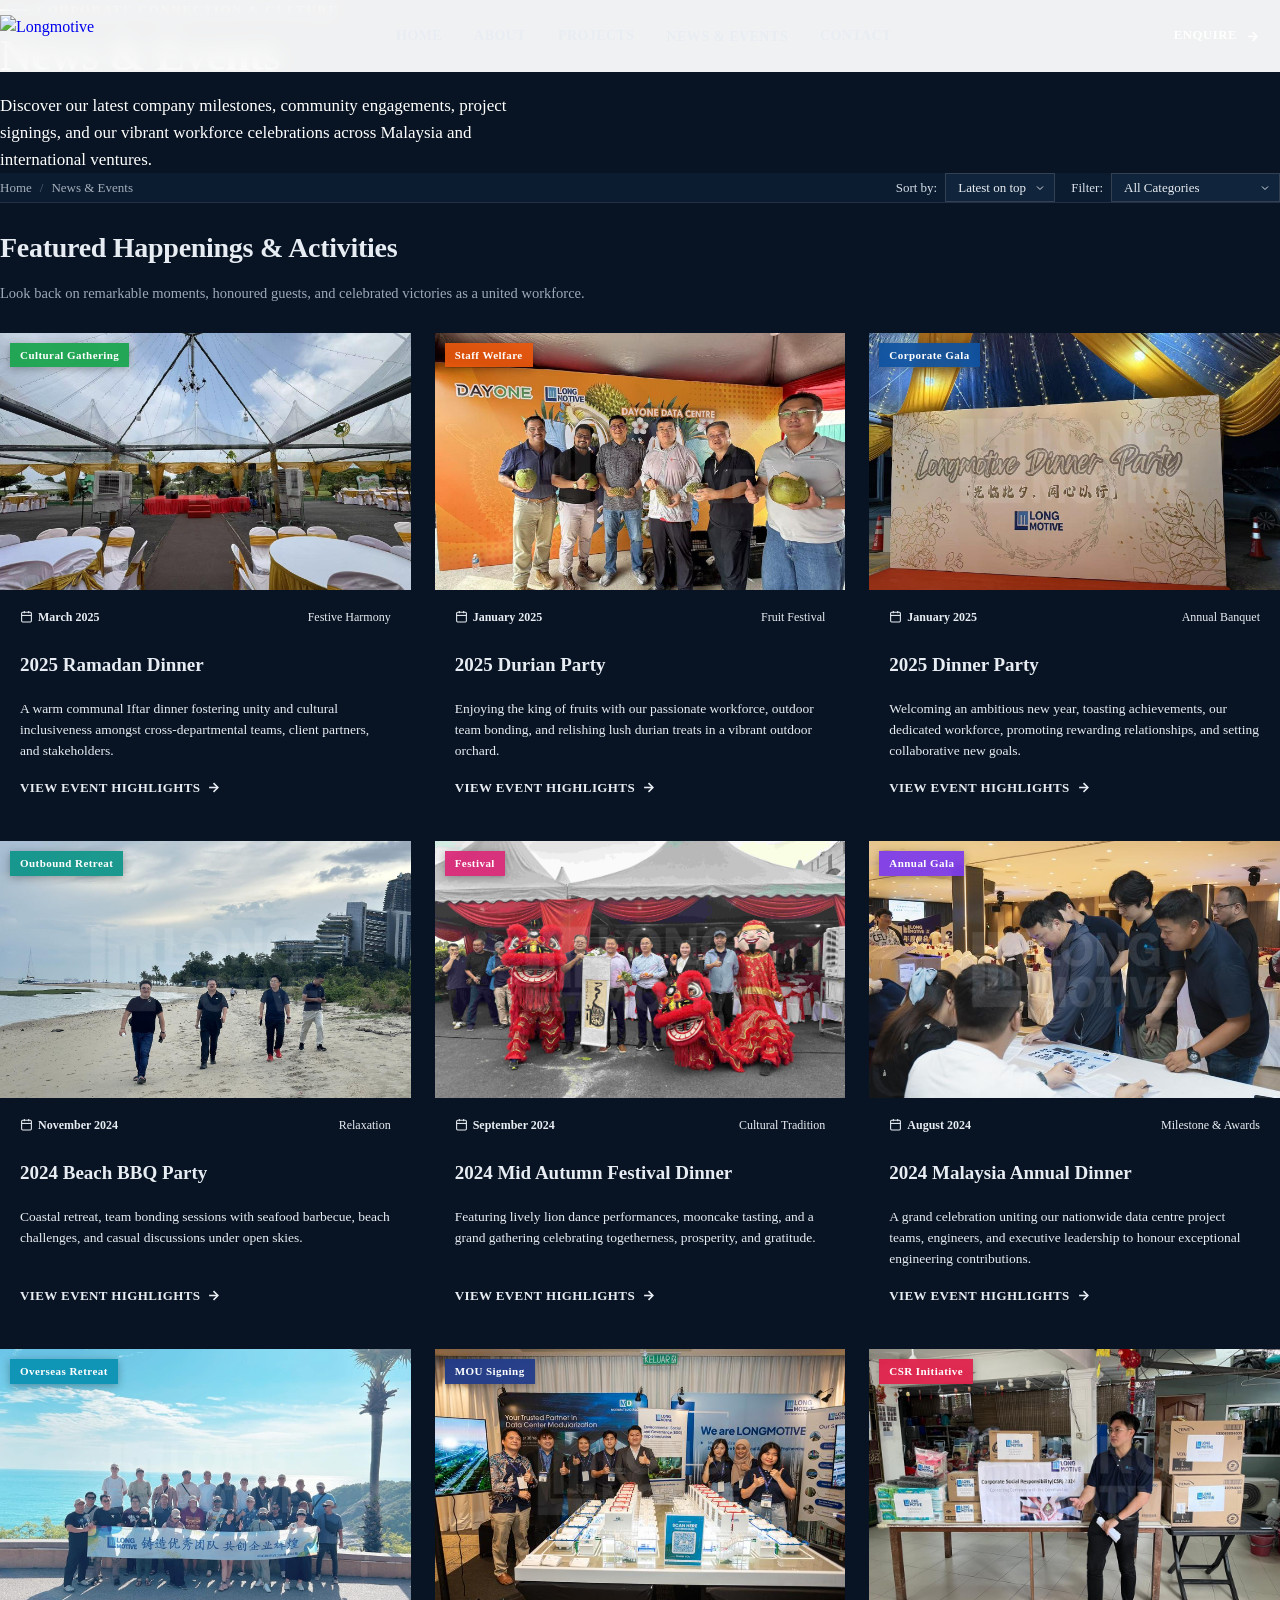
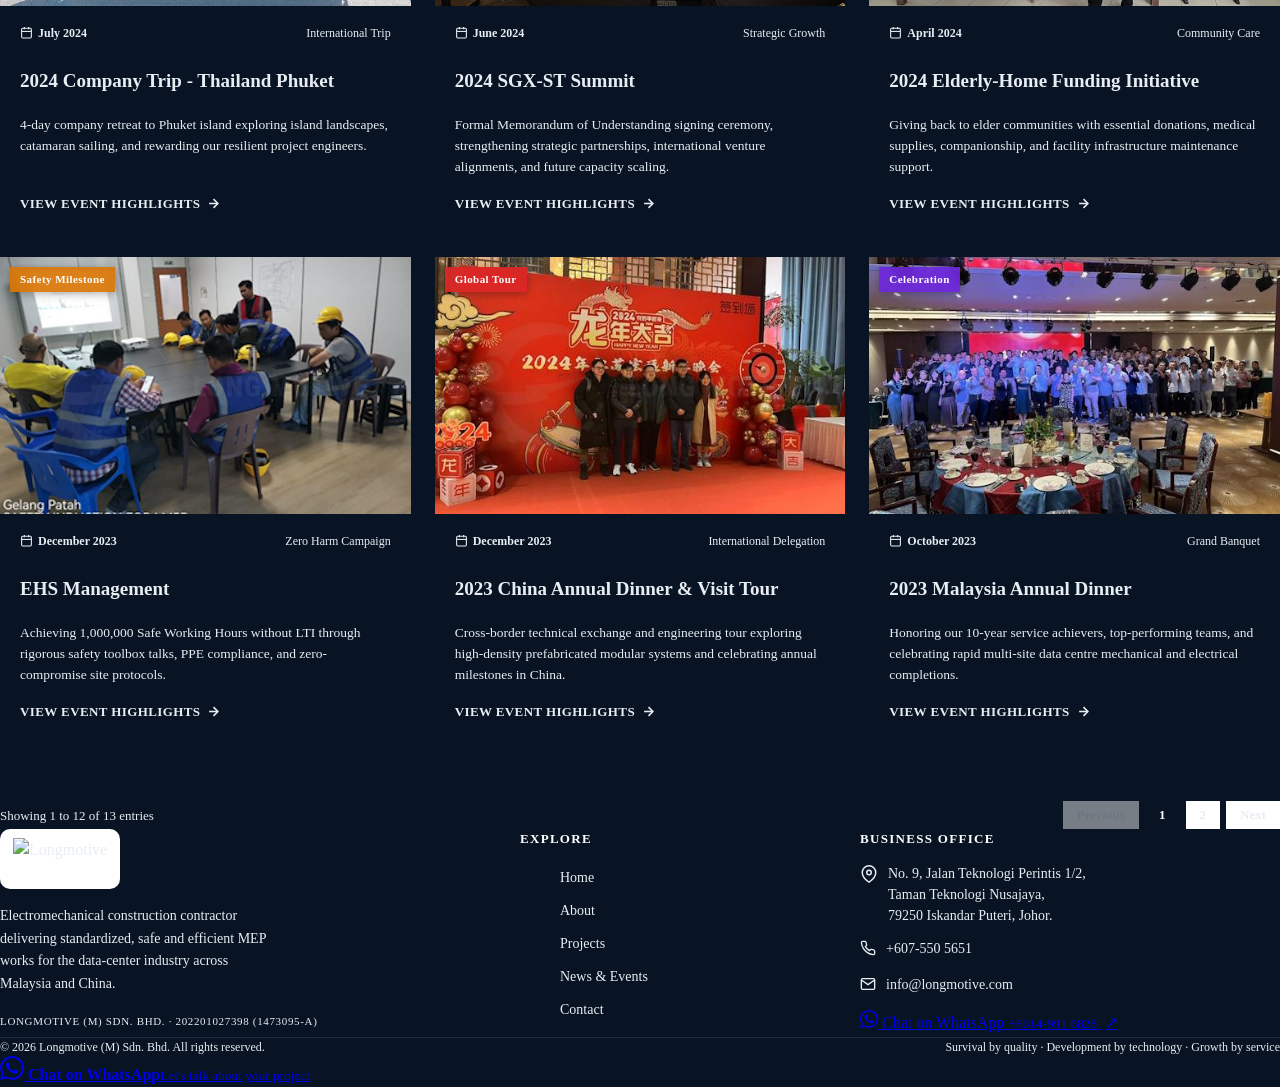
==== commit 597af09c: "Show full images only in event carousel" ====
--- a/news-events.html
+++ b/news-events.html
@@ -20,7 +20,7 @@
   <link rel="icon" href="/assets/favicon-standard-v1.png" sizes="32x32">
   <link rel="apple-touch-icon" href="/assets/apple-touch-standard-v1.png">
   <link rel="stylesheet" href="_ds/longmotive-design-system-8d1e5cc8-409c-43e1-9315-92313b8f450f/styles.css">
-  <link rel="stylesheet" href="news-events.css?v=20260917-1">
+  <link rel="stylesheet" href="news-events.css?v=20260917-2">
   <link rel="stylesheet" href="whatsapp.css">
   <script defer src="mobile-section-scroll.js?v=20260915-2"></script>
 </head>
--- a/news-events.css
+++ b/news-events.css
@@ -398,12 +398,12 @@
 .ne-card-img {
   width: 100%;
   height: 100%;
-  object-fit: contain;
-  object-position: center;
+  object-fit: cover;
+  transition: transform 0.35s ease;
 }
 
 .ne-card:hover .ne-card-img {
-  transform: none;
+  transform: scale(1.04);
 }
 
 /* Category Pill Badges */
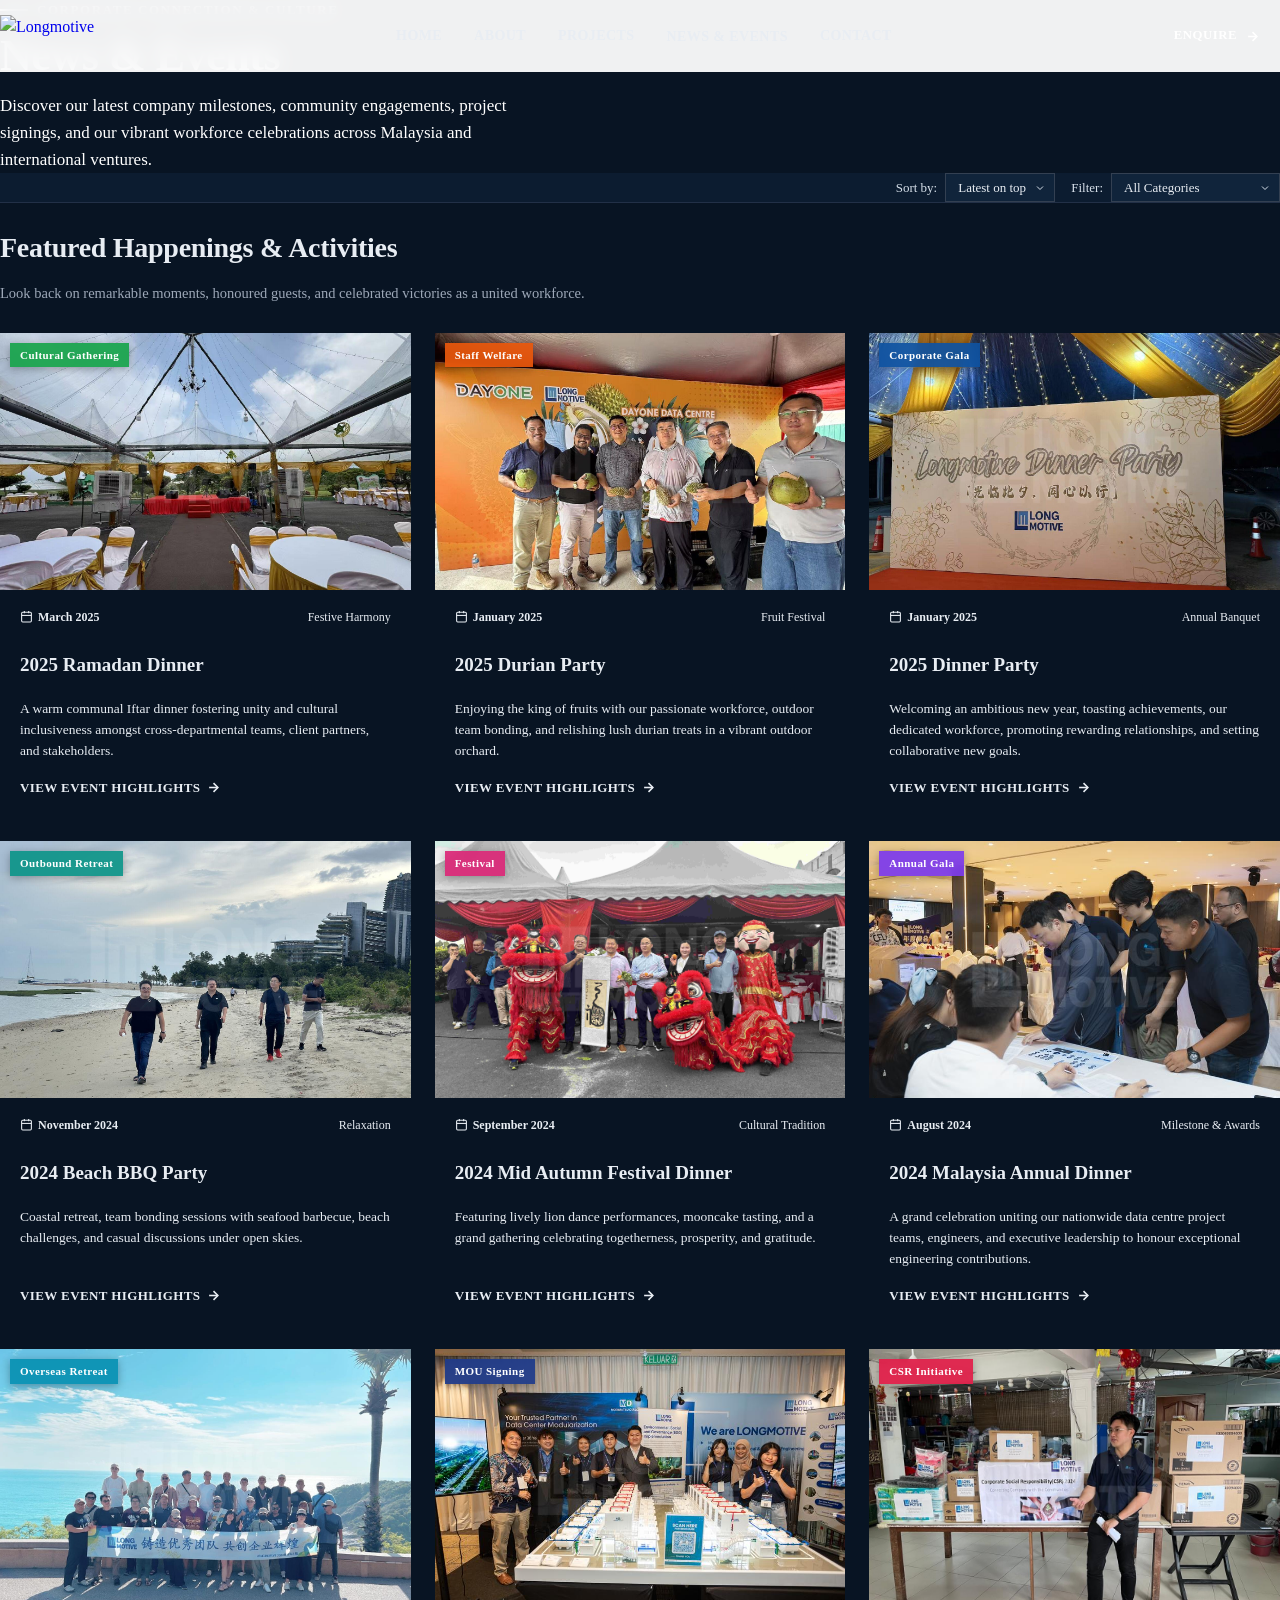
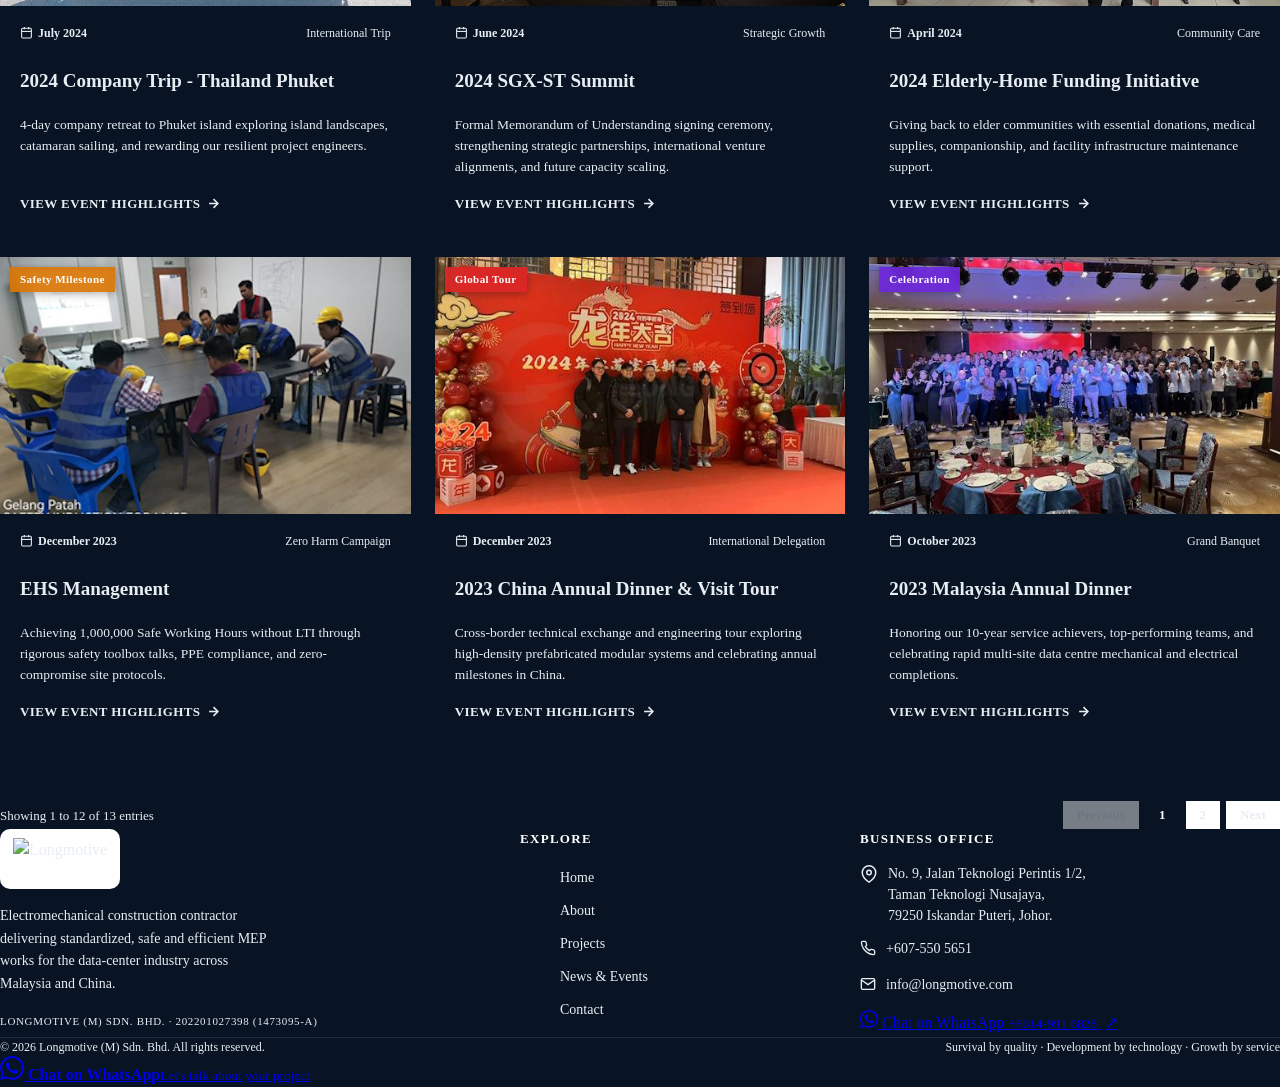
==== commit e2e43f4d: "Remove News and Events breadcrumb" ====
--- a/news-events.html
+++ b/news-events.html
@@ -20,7 +20,7 @@
   <link rel="icon" href="/assets/favicon-standard-v1.png" sizes="32x32">
   <link rel="apple-touch-icon" href="/assets/apple-touch-standard-v1.png">
   <link rel="stylesheet" href="_ds/longmotive-design-system-8d1e5cc8-409c-43e1-9315-92313b8f450f/styles.css">
-  <link rel="stylesheet" href="news-events.css?v=20260917-2">
+  <link rel="stylesheet" href="news-events.css?v=20260917-9">
   <link rel="stylesheet" href="whatsapp.css">
   <script defer src="mobile-section-scroll.js?v=20260915-2"></script>
 </head>
@@ -78,15 +78,9 @@
     </div>
   </section>
 
-  <!-- Breadcrumb & Filters Bar -->
+  <!-- Filters Bar -->
   <div class="ne-subbar">
     <div class="ne-subbar-inner">
-      <div class="ne-breadcrumb">
-        <a href="/">Home</a>
-        <span class="ne-breadcrumb-sep">/</span>
-        <span>News &amp; Events</span>
-      </div>
-
       <div class="ne-controls">
         <div class="ne-control-group">
           <label for="sortFilter">Sort by:</label>
@@ -585,7 +579,8 @@
 
     function showModalImage() {
       const total = modalGallery.length || 1;
-      modalImg.src = modalGallery[modalGalleryIndex];
+      const modalImageUrl = modalGallery[modalGalleryIndex];
+      modalImg.src = modalImageUrl;
       modalImg.alt = `${modalTitle.textContent || 'Event'} — image ${modalGalleryIndex + 1} of ${total}`;
       modalImageCount.textContent = `${modalGalleryIndex + 1} / ${total}`;
       const hasMultiple = total > 1;
--- a/news-events.css
+++ b/news-events.css
@@ -240,7 +240,7 @@
 }
 
 /* ==========================================================================
-   BREADCRUMB & CONTROLS SUBBAR
+   FILTER CONTROLS SUBBAR
    ========================================================================== */
 .ne-subbar {
   background: #0c1c30;
@@ -252,32 +252,10 @@
   max-width: var(--container-max);
   margin: 0 auto;
   display: flex;
-  justify-content: space-between;
+  justify-content: flex-end;
   align-items: center;
   flex-wrap: wrap;
   gap: 14px;
-}
-
-.ne-breadcrumb {
-  display: flex;
-  align-items: center;
-  gap: 8px;
-  font-size: 13px;
-  color: #a3aebb;
-}
-
-.ne-breadcrumb a {
-  color: var(--color-brand);
-  text-decoration: none;
-  font-weight: 500;
-}
-
-.ne-breadcrumb a:hover {
-  text-decoration: underline;
-}
-
-.ne-breadcrumb-sep {
-  color: #52657b;
 }
 
 .ne-controls {
@@ -733,10 +711,9 @@
 .ne-modal-header-img {
   display: block;
   width: 100%;
-  height: 260px;
+  height: auto;
   object-fit: contain;
   object-position: center;
-  background: var(--lm-slate-900);
 }
 
 .ne-carousel-btn {
@@ -788,6 +765,11 @@
   flex-wrap: wrap;
 }
 
+.ne-modal-meta .ne-card-badge {
+  position: static;
+  flex: 0 0 auto;
+}
+
 .ne-modal-title {
   font-family: var(--font-display);
   font-size: 24px;
@@ -924,7 +906,7 @@
   }
 
   .ne-modal-overlay { padding: 10px; }
-  .ne-modal-header-img { height: min(48svh, 390px); }
+  .ne-modal-header-img { height: auto; }
   .ne-modal-body { padding: 18px; }
   .ne-carousel-btn { width: 38px; height: 38px; }
 }
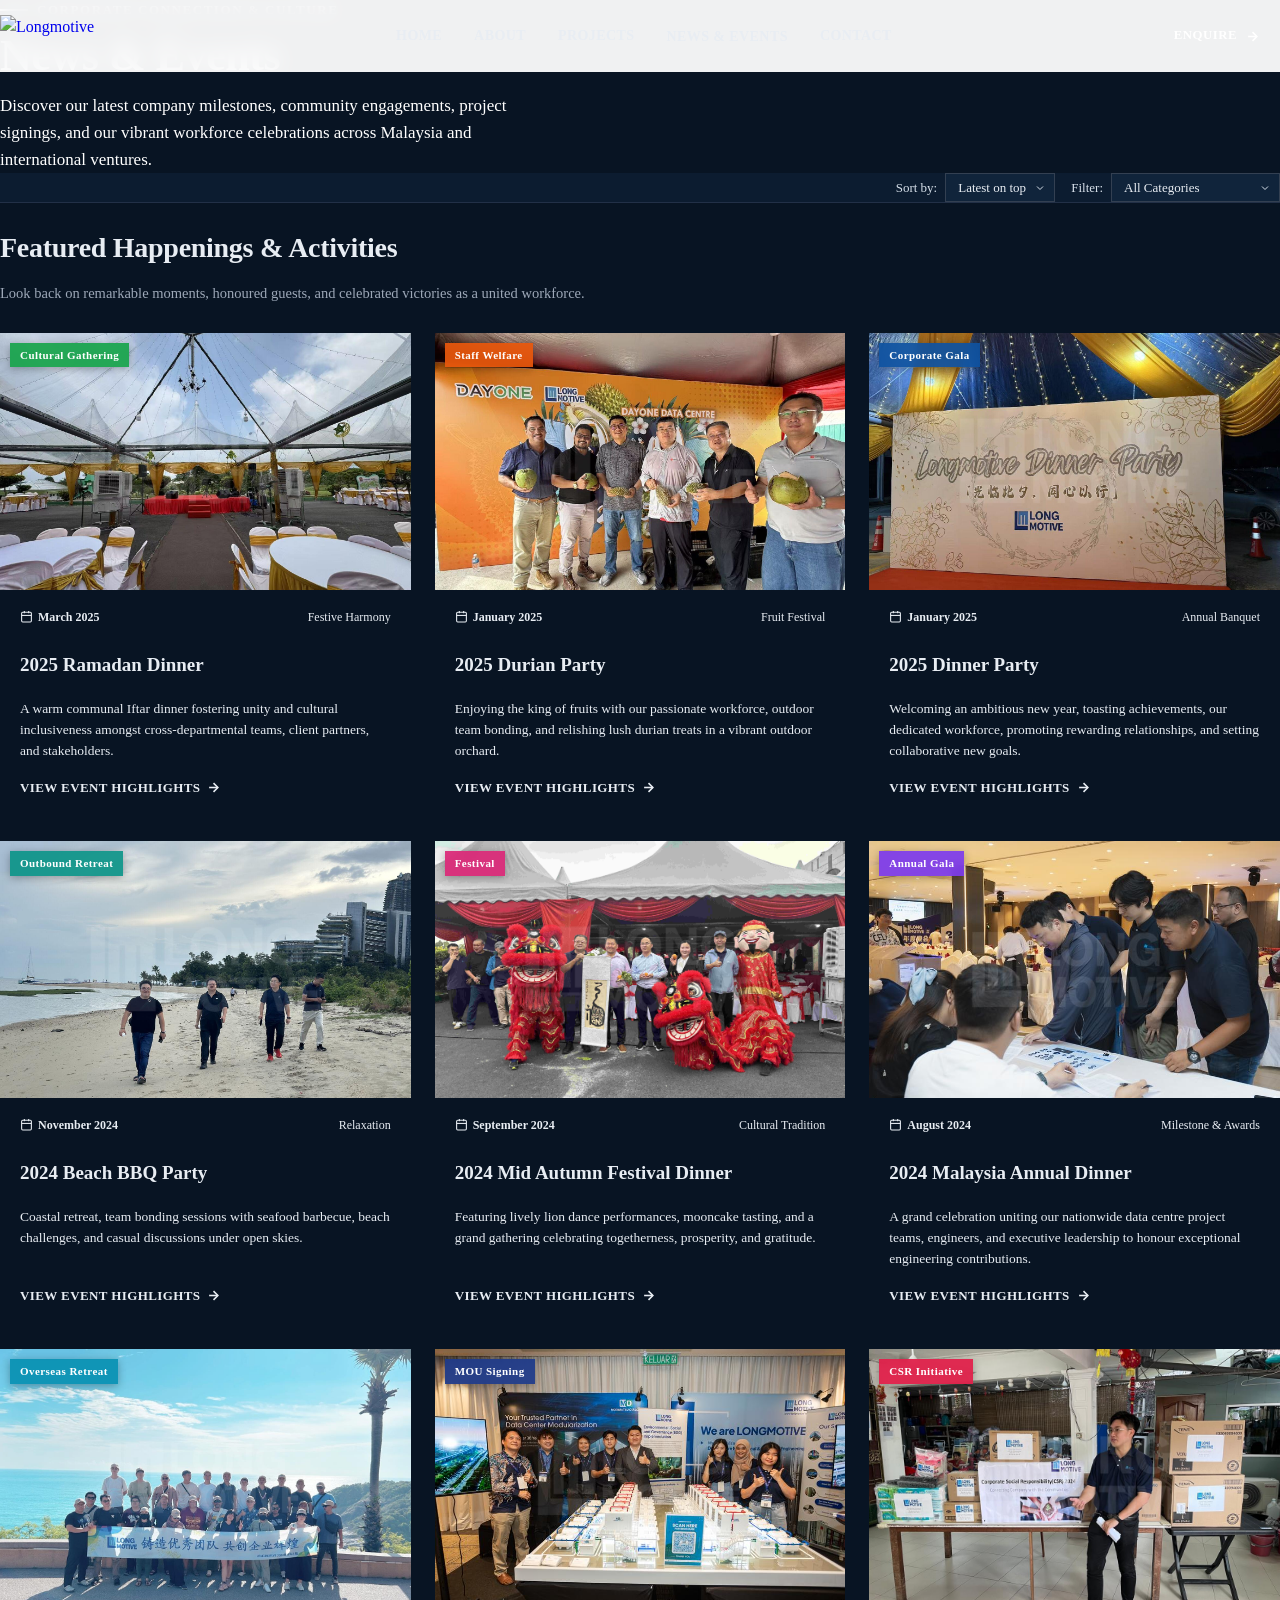
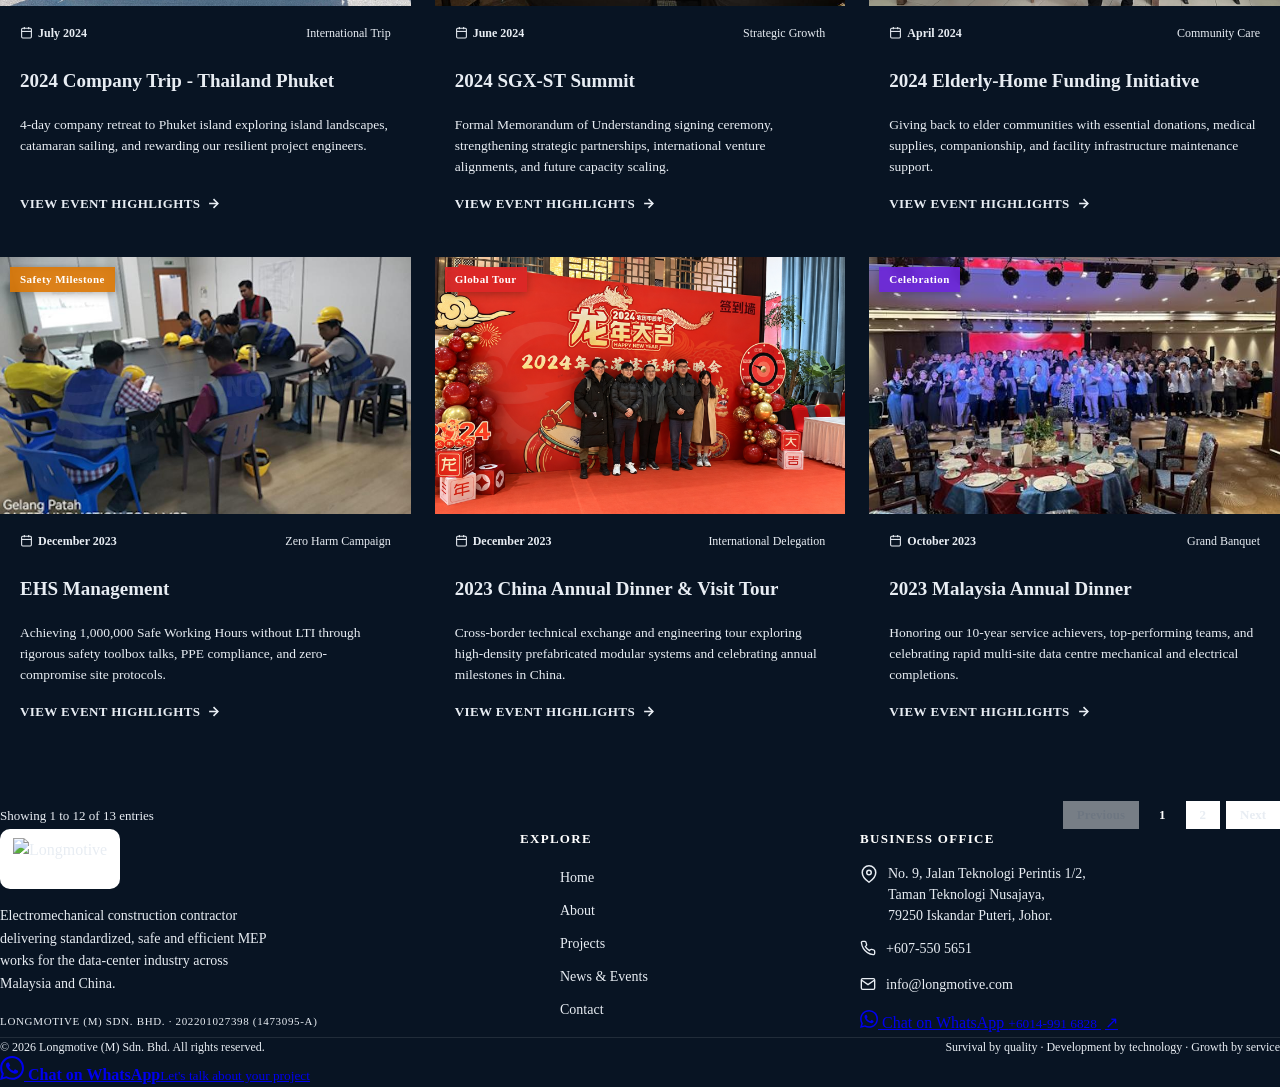
==== commit 45206d9f: "Refresh China event image assets" ====
--- a/news-events.html
+++ b/news-events.html
@@ -20,7 +20,7 @@
   <link rel="icon" href="/assets/favicon-standard-v1.png" sizes="32x32">
   <link rel="apple-touch-icon" href="/assets/apple-touch-standard-v1.png">
   <link rel="stylesheet" href="_ds/longmotive-design-system-8d1e5cc8-409c-43e1-9315-92313b8f450f/styles.css">
-  <link rel="stylesheet" href="news-events.css?v=20260917-9">
+  <link rel="stylesheet" href="news-events.css?v=20260918-1">
   <link rel="stylesheet" href="whatsapp.css">
   <script defer src="mobile-section-scroll.js?v=20260915-2"></script>
 </head>
@@ -140,7 +140,7 @@
 
   <!-- Event Details Modal Dialog -->
   <div class="ne-modal-overlay" id="eventModal" role="dialog" aria-modal="true" aria-hidden="true">
-    <div class="ne-modal-container">
+    <div class="ne-modal-container" id="modalContainer">
       <button class="ne-modal-close" id="modalCloseBtn" aria-label="Close dialog">
         <svg width="20" height="20" viewBox="0 0 24 24" fill="none" stroke="currentColor" stroke-width="2.5"><line x1="18" y1="6" x2="6" y2="18"></line><line x1="6" y1="6" x2="18" y2="18"></line></svg>
       </button>
@@ -358,7 +358,7 @@
         isoDate: "2023-12-08",
         category: "International Delegation",
         description: "Cross-border technical exchange and engineering tour exploring high-density prefabricated modular systems and celebrating annual milestones in China.",
-        image: "assets/events/event-11.jpg?v=gallery-1"
+        image: "assets/events/event-11.jpg?v=20260919-1"
       },
       {
         id: 12,
@@ -396,6 +396,7 @@
     const paginationControls = document.getElementById('paginationControls');
 
     const eventModal = document.getElementById('eventModal');
+    const modalContainer = document.getElementById('modalContainer');
     const modalCloseBtn = document.getElementById('modalCloseBtn');
     const modalCarousel = document.getElementById('modalCarousel');
     const modalImg = document.getElementById('modalImg');
@@ -427,13 +428,23 @@
     let modalGalleryIndex = 0;
     let carouselTouchX = null;
 
-    fetch('assets/events/gallery/sources.json?v=gallery-1')
+    function fitModalToImage() {
+      const naturalWidth = modalImg.naturalWidth || 640;
+      const modalWidth = Math.min(640, Math.max(320, naturalWidth));
+      modalContainer.style.setProperty('--ne-modal-natural-width', `${modalWidth}px`);
+    }
+
+    modalImg.addEventListener('load', fitModalToImage);
+
+    const galleryAssetVersion = '20260919-1';
+
+    fetch(`assets/events/gallery/sources.json?v=${galleryAssetVersion}`)
       .then(response => response.ok ? response.json() : Promise.reject(new Error('Gallery index unavailable')))
       .then(items => {
         items.forEach(entry => {
           const file = entry.file.replace(/\\/g, '/');
           const album = file.split('/')[0];
-          (galleryByAlbum[album] ||= []).push(`assets/events/gallery/${file}`);
+          (galleryByAlbum[album] ||= []).push(`assets/events/gallery/${file}?v=${galleryAssetVersion}`);
         });
       })
       .catch(() => { galleryByAlbum = {}; });
--- a/news-events.css
+++ b/news-events.css
@@ -665,13 +665,13 @@
 .ne-modal-container {
   background: #ffffff;
   border-radius: var(--radius-xl);
-  max-width: 640px;
+  max-width: var(--ne-modal-natural-width, 640px);
   width: 100%;
   max-height: 90vh;
   overflow-y: auto;
   box-shadow: 0 25px 50px -12px rgba(0, 0, 0, 0.35);
   transform: translateY(20px) scale(0.98);
-  transition: transform 0.25s cubic-bezier(0.16, 1, 0.3, 1);
+  transition: transform 0.25s cubic-bezier(0.16, 1, 0.3, 1), max-width 0.2s ease;
   position: relative;
 }
 
